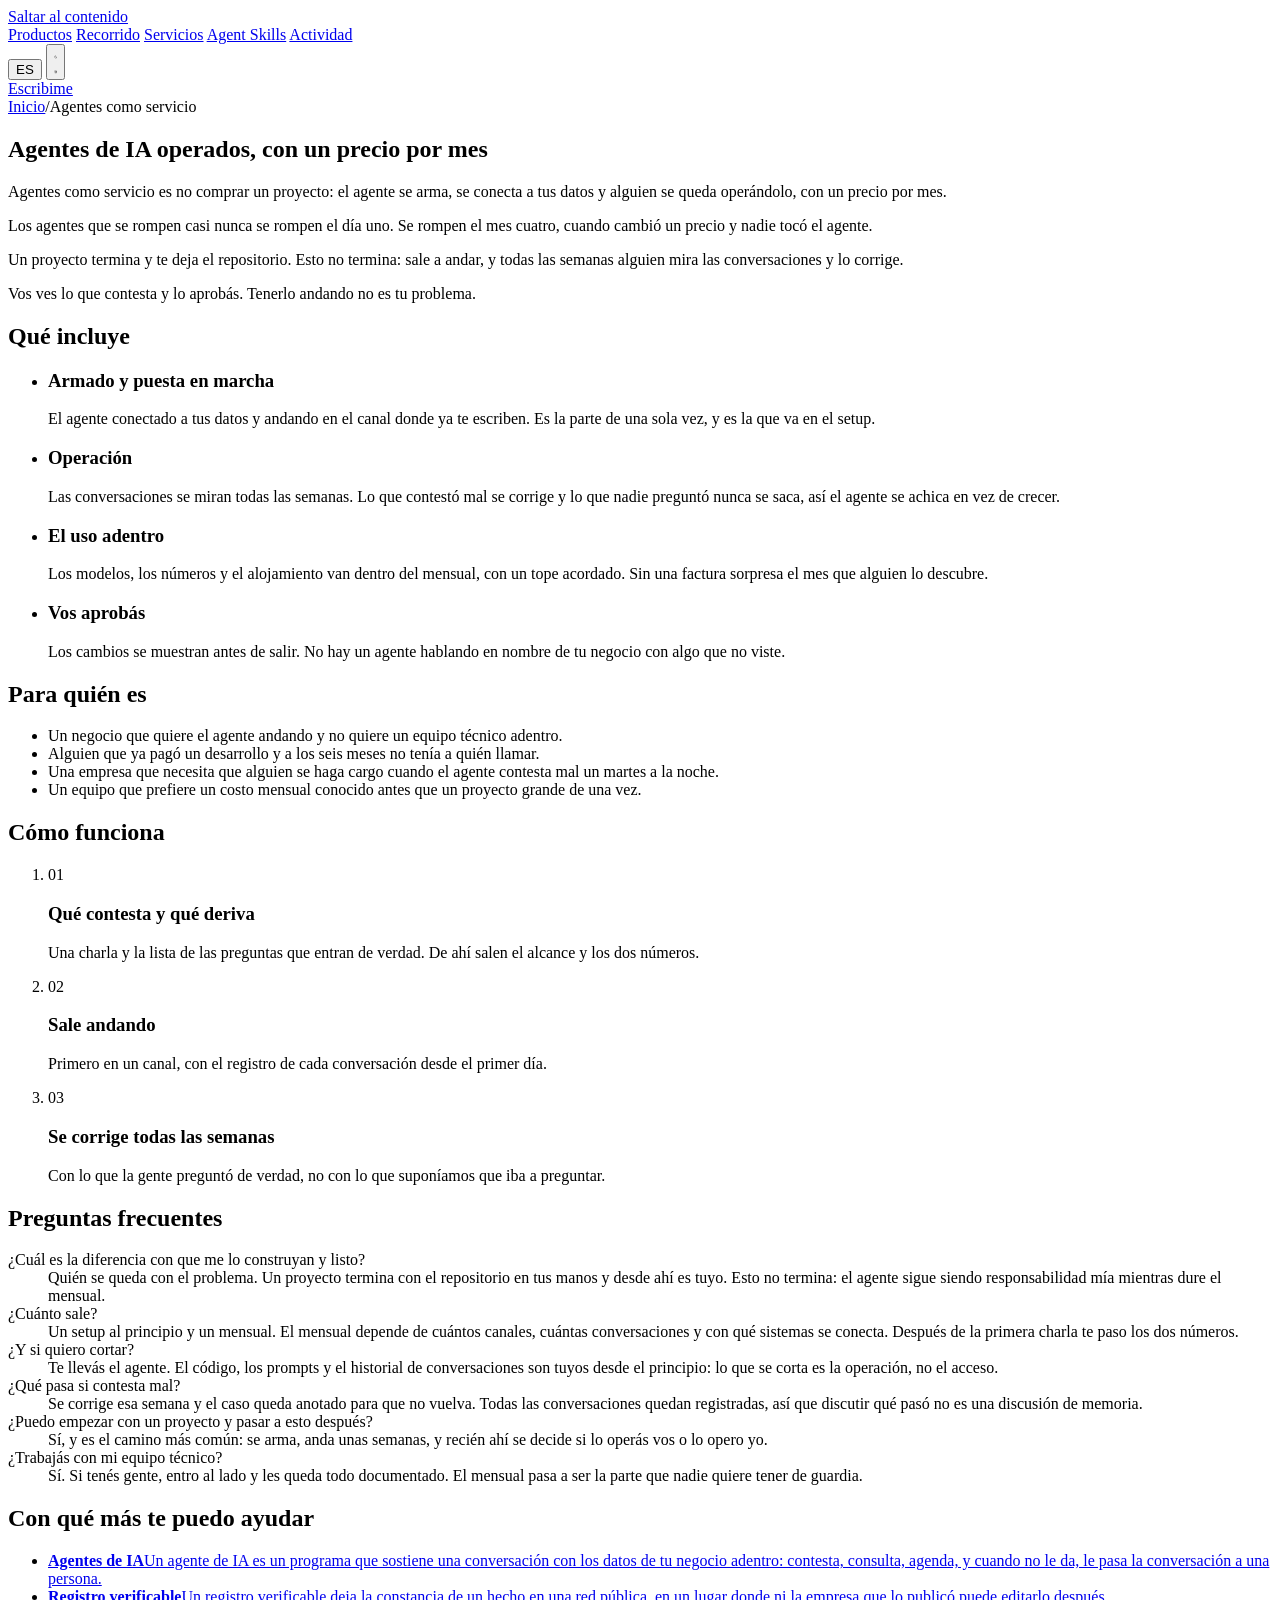
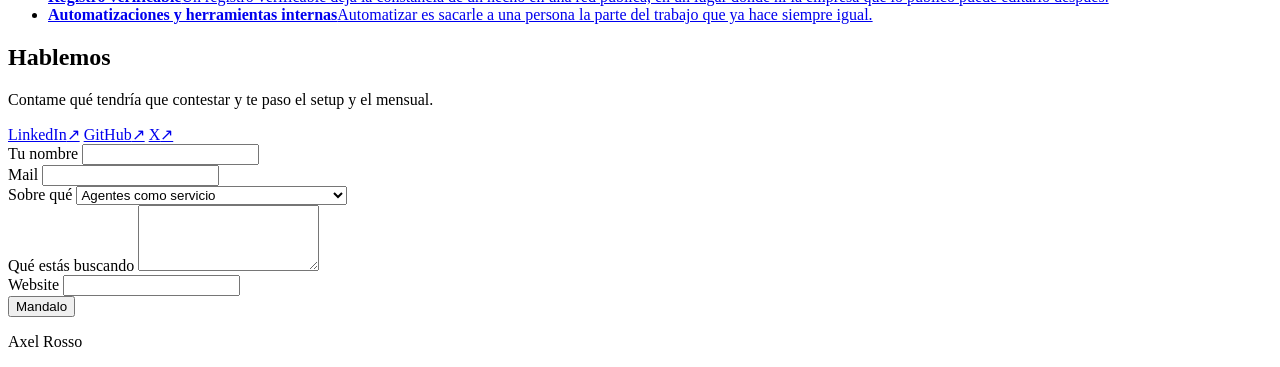
==== agentes-como-servicio/index.html @ 015faf57 "Registro verificable en Hedera, a pedido y para empresas ya habilitadas Dos de mis productos ya escr" ====
<!doctype html>
<html lang="es" data-skin="doodle">
<head>
<meta charset="utf-8">
<meta name="viewport" content="width=device-width, initial-scale=1">
<title>Agentes de IA como servicio · setup y mensual · Axel Rosso</title>
<meta name="description" content="El agente se arma, se conecta a tus datos y alguien se queda operándolo: setup al principio y un mensual que cubre el uso, los ajustes y que siga contestando bien.">
<link rel="canonical" href="https://axelrosso.com/agentes-como-servicio/">
<meta property="og:type" content="website">
<meta property="og:locale" content="es_AR">
<meta property="og:title" content="Agentes de IA como servicio · setup y mensual · Axel Rosso">
<meta property="og:description" content="El agente se arma, se conecta a tus datos y alguien se queda operándolo: setup al principio y un mensual que cubre el uso, los ajustes y que siga contestando bien.">
<meta property="og:url" content="https://axelrosso.com/agentes-como-servicio/">
<meta property="og:image" content="https://axelrosso.com/assets/og.jpg?v=1">
<meta property="og:image:width" content="1200">
<meta property="og:image:height" content="630">
<meta property="og:image:alt" content="Un dibujo a mano de alguien saludando.">
<meta name="twitter:card" content="summary_large_image">
<meta name="twitter:creator" content="@ArrobAxel">
<meta name="theme-color" content="#FBFAF7">
<!-- 🔴 EL .ICO DE LA RAIZ VA PRIMERO Y SIN VERSION EN LA URL. Google saca
     el icono del resultado de busqueda de lo que declara la portada, pero
     su rastreador pide `/favicon.ico` igual y hasta hoy eso daba 404. Y
     pide una URL estable: un `?v=` es una URL que cambia. El png queda
     detras para la pestaña del navegador, que es donde el cache-buster si
     hace falta. -->
<link rel="icon" href="/favicon.ico" sizes="any">
<link rel="icon" type="image/png" href="../assets/favicon.png?v=1">
<link rel="apple-touch-icon" href="../assets/apple-touch-icon.png?v=1">
<link rel="preconnect" href="https://fonts.googleapis.com">
<link rel="preconnect" href="https://fonts.gstatic.com" crossorigin>
<link rel="stylesheet" href="https://fonts.googleapis.com/css2?family=Inter:wght@400;500;600;700&family=JetBrains+Mono:wght@400;500&display=swap">
<link rel="stylesheet" href="../assets/style.css?v=95">
<link rel="stylesheet" href="../assets/doodle.css?v=4">
<script>
/* Runs before the body parses, so the page never flashes the wrong theme or
   the wrong language.

   A stored choice always wins. What follows only decides what somebody sees on
   their very first visit, and the toggles are in the bar either way.

   🔴 LIGHT BY DEFAULT, AND prefers-color-scheme IS DELIBERATELY IGNORED. Most
   people never touched that setting, so on a laptop it mostly reports whatever
   the OS shipped with rather than a preference. The skin is drawn ink, and ink
   on paper is what it was designed for: dark is a good version of it, light is
   the one it was drawn as.

   🔴 SPANISH BY DEFAULT, AND THE TEST IS WHERE THEY ARE, NOT WHAT THEIR BROWSER
   IS SET TO. navigator.language answers a different question: plenty of people
   in Latin America run their browser in English without wanting to read this
   page in it. Time zone is the only location signal available with no network
   call and no consent to ask for, and it is not spoofed by accident.

   ⚠️ THE ZONE LIST IS THE US AND CANADA ENUMERATED, NOT `America/` AS A PREFIX.
   Buenos Aires, Mexico City and Sao Paulo are all `America/` too, so a prefix
   would put the whole continent into English, which is the exact opposite of
   what was asked. Enumerated it can only ever be incomplete, never wrong: an
   unlisted zone falls to Spanish, which is the default anyway. navigator
   .language stays as a second chance, so en-US and en-CA also get English even
   from a zone that is not on the list. */
(function () {
  var d = document.documentElement;
  d.classList.add('js');

  /* 🔴 SOLO LA ZONA HORARIA DECIDE, Y navigator.language NO PARTICIPA. Estaba
     como segunda oportunidad, y era el error: alguien en Buenos Aires con el
     navegador en inglés, que es medio gremio, caía en inglés. La pregunta es
     dónde está la persona, no en qué idioma tiene puesto el Chrome.

     ⚠️ La lista es enumerada y por eso está completa a propósito: ahora que es
     la única señal, una zona que falte manda a alguien de Estados Unidos a
     castellano. Enumerar sigue siendo lo correcto contra usar `America/` como
     prefijo, porque Buenos Aires, México y São Paulo también son `America/` y
     eso mandaría el continente entero a inglés.

     Los prefijos de abajo cubren las zonas con subcarpeta (Indiana, Kentucky,
     Dakota del Norte) y los alias viejos `US/` y `Canada/` que algunos
     navegadores todavía reportan. */
  var ZONAS = (
    /* Estados Unidos */
    'America/New_York America/Detroit America/Chicago America/Denver ' +
    'America/Phoenix America/Los_Angeles America/Anchorage America/Adak ' +
    'America/Boise America/Juneau America/Sitka America/Nome America/Menominee ' +
    'America/Metlakatla America/Yakutat Pacific/Honolulu ' +
    /* Canadá */
    'America/Toronto America/Vancouver America/Edmonton America/Winnipeg ' +
    'America/Halifax America/St_Johns America/Regina America/Moncton ' +
    'America/Whitehorse America/Yellowknife America/Iqaluit America/Dawson ' +
    'America/Dawson_Creek America/Fort_Nelson America/Creston America/Inuvik ' +
    'America/Cambridge_Bay America/Rankin_Inlet America/Resolute ' +
    'America/Swift_Current America/Atikokan America/Glace_Bay ' +
    'America/Goose_Bay America/Blanc-Sablon '
  );

  function enNorteamerica() {
    var zona = '';
    try { zona = Intl.DateTimeFormat().resolvedOptions().timeZone || ''; } catch (e) {}
    if (!zona) return false;
    if (ZONAS.indexOf(zona + ' ') > -1) return true;
    return zona.indexOf('America/Indiana/') === 0 ||
           zona.indexOf('America/Kentucky/') === 0 ||
           zona.indexOf('America/North_Dakota/') === 0 ||
           zona.indexOf('US/') === 0 ||
           zona.indexOf('Canada/') === 0;
  }

  var theme, lang;
  try { theme = localStorage.getItem('site-theme'); lang = localStorage.getItem('site-lang'); } catch (e) {}
  if (theme !== 'light' && theme !== 'dark') theme = 'light';
  if (lang !== 'es' && lang !== 'en') lang = enNorteamerica() ? 'en' : 'es';

  /* 🔴 EL IDIOMA AHORA ES UNA URL Y NO UNA CLASE. `/` viene en castellano y
     `/en/` en ingles, con el texto adentro del HTML: es lo unico que hace que
     un buscador vea la version en castellano, porque rastrea desde Estados
     Unidos y con la regla de la zona horaria siempre le tocaba ingles.

     La regla de arriba no cambio: decide, y si lo que decidio no coincide con
     la pagina que se esta cargando, se cambia de direccion.

     ⚠️ `location.replace` y no `location.href`: con `href` queda una entrada en
     el historial y el boton de volver del navegador rebota entre las dos
     versiones sin poder salir.

     ⚠️ Y no se toca `lang` si ya coincide, ni se redirige a nadie que haya
     elegido a mano: `guardado` gana siempre. */
  var ruta = window.location.pathname.replace(/index\.html$/, '');
  var esPortada = ruta === '/' || ruta === '/en/' || ruta === '';
  var paginaActual = (ruta === '/en/') ? 'en' : 'es';

  /* ⚠️ EN UN SOLO SENTIDO: de la raiz al ingles, nunca de `/en/` al castellano.
     Quien abre `/en/` ya pidio ingles, sea porque siguio un enlace o porque lo
     encontro asi en un buscador, y devolverlo es discutirle. Ademas protege a
     esa pagina de que un rastreador que no venga de Estados Unidos la vea
     rebotar, que es la forma mas rapida de que no la indexe.

     ⚠️ Y solo en la portada, con la ruta comparada entera. Las paginas de
     servicio existen unicamente en castellano: mandando a `/` a cualquiera con
     el ingles guardado, quien abre `/agentes-de-ia/` termina en la portada sin
     la pagina que fue a buscar. Con `indexOf('/en')` cualquier ruta que empiece
     con esas dos letras se tomaria por la version en ingles. */
  if (ruta !== '/en/' && esPortada && lang === 'en') {
    window.location.replace('/en/' + window.location.search + window.location.hash);
    return;
  }
  lang = paginaActual;

  d.setAttribute('data-theme', theme);
  d.setAttribute('data-lang', lang);
  d.setAttribute('lang', lang);
  var m = document.querySelector('meta[name="theme-color"]');
  if (m) m.setAttribute('content', theme === 'light' ? '#fbfaf7' : '#08090b');
})();
</script>
<script type="application/ld+json">
{
 "@context": "https://schema.org",
 "@graph": [
  {
   "@type": "Person",
   "@id": "https://axelrosso.com/#axel",
   "name": "Axel Rosso",
   "url": "https://axelrosso.com/"
  },
  {
   "@type": "Service",
   "@id": "https://axelrosso.com/agentes-como-servicio/#servicio",
   "name": "Agentes como servicio",
   "serviceType": "Agentes de IA operados, con un precio por mes",
   "url": "https://axelrosso.com/agentes-como-servicio/",
   "description": "Agentes como servicio es no comprar un proyecto: el agente se arma, se conecta a tus datos y alguien se queda operándolo, con un precio por mes.",
   "provider": {
    "@id": "https://axelrosso.com/#axel"
   },
   "areaServed": [
    {
     "@type": "Country",
     "name": "Argentina"
    },
    {
     "@type": "Country",
     "name": "Chile"
    },
    {
     "@type": "Country",
     "name": "México"
    },
    {
     "@type": "Country",
     "name": "Uruguay"
    },
    {
     "@type": "Country",
     "name": "Colombia"
    },
    {
     "@type": "Country",
     "name": "Perú"
    },
    {
     "@type": "Country",
     "name": "España"
    }
   ],
   "availableLanguage": [
    "es",
    "en"
   ],
   "availableChannel": {
    "@type": "ServiceChannel",
    "serviceUrl": "https://axelrosso.com/agentes-como-servicio/#contact"
   },
   "hasOfferCatalog": {
    "@type": "OfferCatalog",
    "name": "Agentes como servicio",
    "itemListElement": [
     {
      "@type": "Offer",
      "itemOffered": {
       "@type": "Service",
       "name": "Armado y puesta en marcha",
       "description": "El agente conectado a tus datos y andando en el canal donde ya te escriben. Es la parte de una sola vez, y es la que va en el setup."
      }
     },
     {
      "@type": "Offer",
      "itemOffered": {
       "@type": "Service",
       "name": "Operación",
       "description": "Las conversaciones se miran todas las semanas. Lo que contestó mal se corrige y lo que nadie preguntó nunca se saca, así el agente se achica en vez de crecer."
      }
     },
     {
      "@type": "Offer",
      "itemOffered": {
       "@type": "Service",
       "name": "El uso adentro",
       "description": "Los modelos, los números y el alojamiento van dentro del mensual, con un tope acordado. Sin una factura sorpresa el mes que alguien lo descubre."
      }
     },
     {
      "@type": "Offer",
      "itemOffered": {
       "@type": "Service",
       "name": "Vos aprobás",
       "description": "Los cambios se muestran antes de salir. No hay un agente hablando en nombre de tu negocio con algo que no viste."
      }
     }
    ]
   }
  },
  {
   "@type": "FAQPage",
   "@id": "https://axelrosso.com/agentes-como-servicio/#preguntas",
   "mainEntity": [
    {
     "@type": "Question",
     "name": "¿Cuál es la diferencia con que me lo construyan y listo?",
     "acceptedAnswer": {
      "@type": "Answer",
      "text": "Quién se queda con el problema. Un proyecto termina con el repositorio en tus manos y desde ahí es tuyo. Esto no termina: el agente sigue siendo responsabilidad mía mientras dure el mensual."
     }
    },
    {
     "@type": "Question",
     "name": "¿Cuánto sale?",
     "acceptedAnswer": {
      "@type": "Answer",
      "text": "Un setup al principio y un mensual. El mensual depende de cuántos canales, cuántas conversaciones y con qué sistemas se conecta. Después de la primera charla te paso los dos números."
     }
    },
    {
     "@type": "Question",
     "name": "¿Y si quiero cortar?",
     "acceptedAnswer": {
      "@type": "Answer",
      "text": "Te llevás el agente. El código, los prompts y el historial de conversaciones son tuyos desde el principio: lo que se corta es la operación, no el acceso."
     }
    },
    {
     "@type": "Question",
     "name": "¿Qué pasa si contesta mal?",
     "acceptedAnswer": {
      "@type": "Answer",
      "text": "Se corrige esa semana y el caso queda anotado para que no vuelva. Todas las conversaciones quedan registradas, así que discutir qué pasó no es una discusión de memoria."
     }
    },
    {
     "@type": "Question",
     "name": "¿Puedo empezar con un proyecto y pasar a esto después?",
     "acceptedAnswer": {
      "@type": "Answer",
      "text": "Sí, y es el camino más común: se arma, anda unas semanas, y recién ahí se decide si lo operás vos o lo opero yo."
     }
    },
    {
     "@type": "Question",
     "name": "¿Trabajás con mi equipo técnico?",
     "acceptedAnswer": {
      "@type": "Answer",
      "text": "Sí. Si tenés gente, entro al lado y les queda todo documentado. El mensual pasa a ser la parte que nadie quiere tener de guardia."
     }
    }
   ]
  },
  {
   "@type": "BreadcrumbList",
   "itemListElement": [
    {
     "@type": "ListItem",
     "position": 1,
     "name": "Inicio",
     "item": "https://axelrosso.com/"
    },
    {
     "@type": "ListItem",
     "position": 2,
     "name": "Agentes como servicio",
     "item": "https://axelrosso.com/agentes-como-servicio/"
    }
   ]
  }
 ]
}
</script>
</head>
<body>
<div class="bg" aria-hidden="true">
  <span class="bg__wash"></span>
  <span class="bg__grid"></span>
  <span class="bg__orb bg__orb--1"></span>
  <span class="bg__orb bg__orb--2"></span>
  <span class="bg__orb bg__orb--3"></span>
</div>
<div class="grain" aria-hidden="true"></div>
<a class="skip" href="#main">Saltar al contenido</a>

<header class="nav">
  <div class="progress" aria-hidden="true"><span id="progress-bar"></span></div>
  <div class="wrap nav__inner">
    <nav class="nav__links" aria-label="Sections">
      <a href="/#work">Productos</a>
      <a href="/#experience">Recorrido</a>
      <a href="/#services">Servicios</a>
      <a href="/#skills">Agent Skills</a>
      <a href="/#activity">Actividad</a>
    </nav>

    <div class="nav__end">
      <div class="switches">
        <button class="sw" id="lang-toggle" type="button" aria-label="Cambiar idioma / Switch language"><span id="lang-label">ES</span></button>
        <button class="sw" id="theme-toggle" type="button" aria-label="Switch theme">
          <svg class="sw__moon" viewBox="0 0 24 24" fill="none" stroke="currentColor" stroke-width="1.7" stroke-linecap="round" stroke-linejoin="round" aria-hidden="true"><path d="M20 14.5A8.5 8.5 0 0 1 9.5 4a8.5 8.5 0 1 0 10.5 10.5Z"/></svg>
          <svg class="sw__sun" viewBox="0 0 24 24" fill="none" stroke="currentColor" stroke-width="1.7" stroke-linecap="round" aria-hidden="true"><circle cx="12" cy="12" r="4.2"/><path d="M12 2.6v2.2M12 19.2v2.2M2.6 12h2.2M19.2 12h2.2M5.4 5.4l1.6 1.6M17 17l1.6 1.6M18.6 5.4 17 7M7 17l-1.6 1.6"/></svg>
        </button>
      </div>
      <a class="btn btn--sm" href="#contact">Escribime</a>
    </div>
  </div>
</header>

<main id="main">
  <article class="srv">
    <div class="wrap">
      <nav class="miga" aria-label="Dónde estás"><a href="/">Inicio</a><span aria-hidden="true">/</span><span aria-current="page">Agentes como servicio</span></nav>
      <header class="srv__head">
        <h1>Agentes de IA operados, con un precio por mes</h1>
        <p class="srv__respuesta">Agentes como servicio es no comprar un proyecto: el agente se arma, se conecta a tus datos y alguien se queda operándolo, con un precio por mes.</p>
      </header>
      <div class="srv__intro">
        <p>Los agentes que se rompen casi nunca se rompen el día uno. Se rompen el mes cuatro, cuando cambió un precio y nadie tocó el agente.</p>
        <p>Un proyecto termina y te deja el repositorio. Esto no termina: sale a andar, y todas las semanas alguien mira las conversaciones y lo corrige.</p>
        <p>Vos ves lo que contesta y lo aprobás. Tenerlo andando no es tu problema.</p>
      </div>
    </div>
  </article>
  <section class="section">
    <div class="wrap">
      <div class="section__head"><h2>Qué incluye</h2></div>
      <ul class="srv__lista">
        <li><h3>Armado y puesta en marcha</h3><p>El agente conectado a tus datos y andando en el canal donde ya te escriben. Es la parte de una sola vez, y es la que va en el setup.</p></li>
        <li><h3>Operación</h3><p>Las conversaciones se miran todas las semanas. Lo que contestó mal se corrige y lo que nadie preguntó nunca se saca, así el agente se achica en vez de crecer.</p></li>
        <li><h3>El uso adentro</h3><p>Los modelos, los números y el alojamiento van dentro del mensual, con un tope acordado. Sin una factura sorpresa el mes que alguien lo descubre.</p></li>
        <li><h3>Vos aprobás</h3><p>Los cambios se muestran antes de salir. No hay un agente hablando en nombre de tu negocio con algo que no viste.</p></li>
      </ul>
    </div>
  </section>
  <section class="section section--alt">
    <div class="wrap">
      <div class="section__head"><h2>Para quién es</h2></div>
      <ul class="srv__quien">
        <li>Un negocio que quiere el agente andando y no quiere un equipo técnico adentro.</li>
        <li>Alguien que ya pagó un desarrollo y a los seis meses no tenía a quién llamar.</li>
        <li>Una empresa que necesita que alguien se haga cargo cuando el agente contesta mal un martes a la noche.</li>
        <li>Un equipo que prefiere un costo mensual conocido antes que un proyecto grande de una vez.</li>
      </ul>
    </div>
  </section>
  <section class="section">
    <div class="wrap">
      <div class="section__head"><h2>Cómo funciona</h2></div>
      <ol class="srv__pasos">
        <li><span class="srv__num" aria-hidden="true">01</span><h3>Qué contesta y qué deriva</h3><p>Una charla y la lista de las preguntas que entran de verdad. De ahí salen el alcance y los dos números.</p></li>
        <li><span class="srv__num" aria-hidden="true">02</span><h3>Sale andando</h3><p>Primero en un canal, con el registro de cada conversación desde el primer día.</p></li>
        <li><span class="srv__num" aria-hidden="true">03</span><h3>Se corrige todas las semanas</h3><p>Con lo que la gente preguntó de verdad, no con lo que suponíamos que iba a preguntar.</p></li>
      </ol>
    </div>
  </section>
  <section class="section section--alt" id="preguntas">
    <div class="wrap">
      <div class="section__head"><h2>Preguntas frecuentes</h2></div>
      <dl class="srv__faq">
        <div class="srv__qa"><dt>¿Cuál es la diferencia con que me lo construyan y listo?</dt><dd>Quién se queda con el problema. Un proyecto termina con el repositorio en tus manos y desde ahí es tuyo. Esto no termina: el agente sigue siendo responsabilidad mía mientras dure el mensual.</dd></div>
        <div class="srv__qa"><dt>¿Cuánto sale?</dt><dd>Un setup al principio y un mensual. El mensual depende de cuántos canales, cuántas conversaciones y con qué sistemas se conecta. Después de la primera charla te paso los dos números.</dd></div>
        <div class="srv__qa"><dt>¿Y si quiero cortar?</dt><dd>Te llevás el agente. El código, los prompts y el historial de conversaciones son tuyos desde el principio: lo que se corta es la operación, no el acceso.</dd></div>
        <div class="srv__qa"><dt>¿Qué pasa si contesta mal?</dt><dd>Se corrige esa semana y el caso queda anotado para que no vuelva. Todas las conversaciones quedan registradas, así que discutir qué pasó no es una discusión de memoria.</dd></div>
        <div class="srv__qa"><dt>¿Puedo empezar con un proyecto y pasar a esto después?</dt><dd>Sí, y es el camino más común: se arma, anda unas semanas, y recién ahí se decide si lo operás vos o lo opero yo.</dd></div>
        <div class="srv__qa"><dt>¿Trabajás con mi equipo técnico?</dt><dd>Sí. Si tenés gente, entro al lado y les queda todo documentado. El mensual pasa a ser la parte que nadie quiere tener de guardia.</dd></div>
      </dl>
    </div>
  </section>
  <section class="section">
    <div class="wrap">
      <div class="section__head"><h2>Con qué más te puedo ayudar</h2></div>
      <ul class="srv__otros">
        <li><a href="/agentes-de-ia/"><strong>Agentes de IA</strong><span>Un agente de IA es un programa que sostiene una conversación con los datos de tu negocio adentro: contesta, consulta, agenda, y cuando no le da, le pasa la conversación a una persona.</span></a></li>
        <li><a href="/registro-verificable/"><strong>Registro verificable</strong><span>Un registro verificable deja la constancia de un hecho en una red pública, en un lugar donde ni la empresa que lo publicó puede editarlo después.</span></a></li>
        <li><a href="/automatizaciones/"><strong>Automatizaciones y herramientas internas</strong><span>Automatizar es sacarle a una persona la parte del trabajo que ya hace siempre igual.</span></a></li>
      </ul>
    </div>
  </section>
  <section id="contact" class="section section--alt contact">
    <div class="wrap">
      <div class="contact__grid">
        <div class="contact__side">
          <h2>Hablemos</h2>
          <p class="contact__lede">Contame qué tendría que contestar y te paso el setup y el mensual.</p>
          <div class="contact__redes">
            <a class="btn btn--ghost" href="https://www.linkedin.com/in/axelrosso/" rel="me noopener" target="_blank">LinkedIn<span class="arrow" aria-hidden="true">↗</span></a>
            <a class="btn btn--ghost" href="https://github.com/MR-Axel" rel="me noopener" target="_blank">GitHub<span class="arrow" aria-hidden="true">↗</span></a>
            <a class="btn btn--ghost" href="https://x.com/ArrobAxel" rel="me noopener" target="_blank">X<span class="arrow" aria-hidden="true">↗</span></a>
          </div>
        </div>

        <form class="form" id="contact-form" autocomplete="on">
          <div class="field">
            <label for="f-name" data-t>Tu nombre</label>
            <input id="f-name" name="nombre" type="text" required minlength="2" maxlength="80" autocomplete="name">
          </div>
          <div class="field">
            <label for="f-mail" data-t>Mail</label>
            <input id="f-mail" name="mail" type="email" required maxlength="120" autocomplete="email">
          </div>
          <div class="field">
            <label for="f-tema" data-t>Sobre qué</label>
            <select id="f-tema" name="tema" required>
              <option value="otro" data-t>Otro</option>
              <option value="agentes" data-t>Agentes de IA</option>
              <option value="servicio" data-t selected>Agentes como servicio</option>
              <option value="registro" data-t>Registro verificable</option>
              <option value="online" data-t>Tu negocio online</option>
              <option value="cero" data-t>Productos de 0 a 1</option>
              <option value="automatizacion" data-t>Automatizaciones y herramientas internas</option>
              <option value="estrategia" data-t>Estrategia y asesoría</option>
              <option value="generativa" data-t>Producción generativa</option>
            </select>
          </div>
          <div class="field">
            <label for="f-what" data-t>Qué estás buscando</label>
            <textarea id="f-what" name="busca" required minlength="10" maxlength="2000" rows="4"></textarea>
          </div>

          <div class="trampa" aria-hidden="true">
            <label for="f-web">Website</label>
            <input id="f-web" name="web" type="text" tabindex="-1" autocomplete="off">
          </div>

          <button class="btn" type="submit" data-t>Mandalo</button>

          <p class="form__msg" data-estado="enviando" hidden>Mandando.</p>
          <p class="form__msg form__msg--ok" data-estado="listo" hidden>Llegó. Los leo yo y contesto desde mi correo, casi siempre dentro del día.</p>
          <p class="form__msg form__msg--mal" data-estado="error" hidden>No salió. Por LinkedIn le pego la vuelta y lo veo igual.</p>
        </form>
      </div>
    </div>
  </section>
</main>

<svg width="0" height="0" aria-hidden="true" style="position:absolute">
  <filter id="tiembla" x="-20%" y="-20%" width="140%" height="140%">
    <feTurbulence type="fractalNoise" baseFrequency="0.028" numOctaves="3" seed="7" result="ruido"/>
    <feDisplacementMap in="SourceGraphic" in2="ruido" scale="1.9"
                       xChannelSelector="R" yChannelSelector="G"/>
  </filter>
</svg>


<div class="lima" id="lima" hidden>
  <button class="lima__launch" id="lima-launch" type="button"
          aria-expanded="false" aria-controls="lima-panel">
    <img class="lima__cara" src="../assets/doodles/asistente.png" alt="" width="512" height="561" aria-hidden="true">
    <span class="lima__pitch">
      <strong data-t>Asistente de Axel</strong>
      <span data-t>Contame qué necesitás</span>
    </span>
  </button>

  <section class="lima__panel" id="lima-panel" aria-labelledby="lima-title" hidden>
    <header class="lima__head">
      <img class="lima__cara lima__cara--grande" src="../assets/doodles/asistente.png" alt="" width="512" height="561" aria-hidden="true">
      <span class="lima__who">
        <strong id="lima-title" data-t>Asistente de Axel</strong>
      </span>
      <button class="lima__x" id="lima-close" type="button">
        <span class="oculto" data-t>Cerrar</span>
        <span aria-hidden="true">×</span>
      </button>
    </header>

    <div class="lima__log" id="lima-log" role="log" aria-live="polite"></div>

    <form class="lima__ask" id="lima-ask">
      <label class="oculto" for="lima-input" data-t>Tu mensaje</label>
      <input id="lima-input" type="text" maxlength="1200" autocomplete="off"
             required>
      <button class="lima__send" type="submit">
        <span class="oculto" data-t>Mandar</span>
        <span aria-hidden="true">→</span>
      </button>
    </form>
  </section>

  <div class="lima__strings" hidden>
    <p data-frase="hola">Hola, soy el asistente de este sitio. Contame qué estás tratando de construir o de arreglar y te oriento, o te paso derecho con Axel.</p>
    <p data-frase="pensando">Pensando.</p>
    <p data-frase="dejar">Dejar mis datos</p>
    <p data-frase="caido">Algo se rompió de mi lado. El formulario de más arriba le llega igual.</p>
  </div>
</div>


<footer class="foot">
  <div class="wrap foot__inner">
    <p>Axel Rosso</p>
  </div>
</footer>

<script src="../assets/medir.js?v=2" defer></script>
<script src="../assets/i18n.js?v=65"></script>
<script src="../assets/app.js?v=43"></script>
<script src="../assets/interact.js?v=3" defer></script>
<script src="../assets/form.js?v=6" defer></script>
<script src="../assets/mobile.js?v=8" defer></script>
<script src="../assets/lima.js?v=2" defer></script>
</body>
</html>
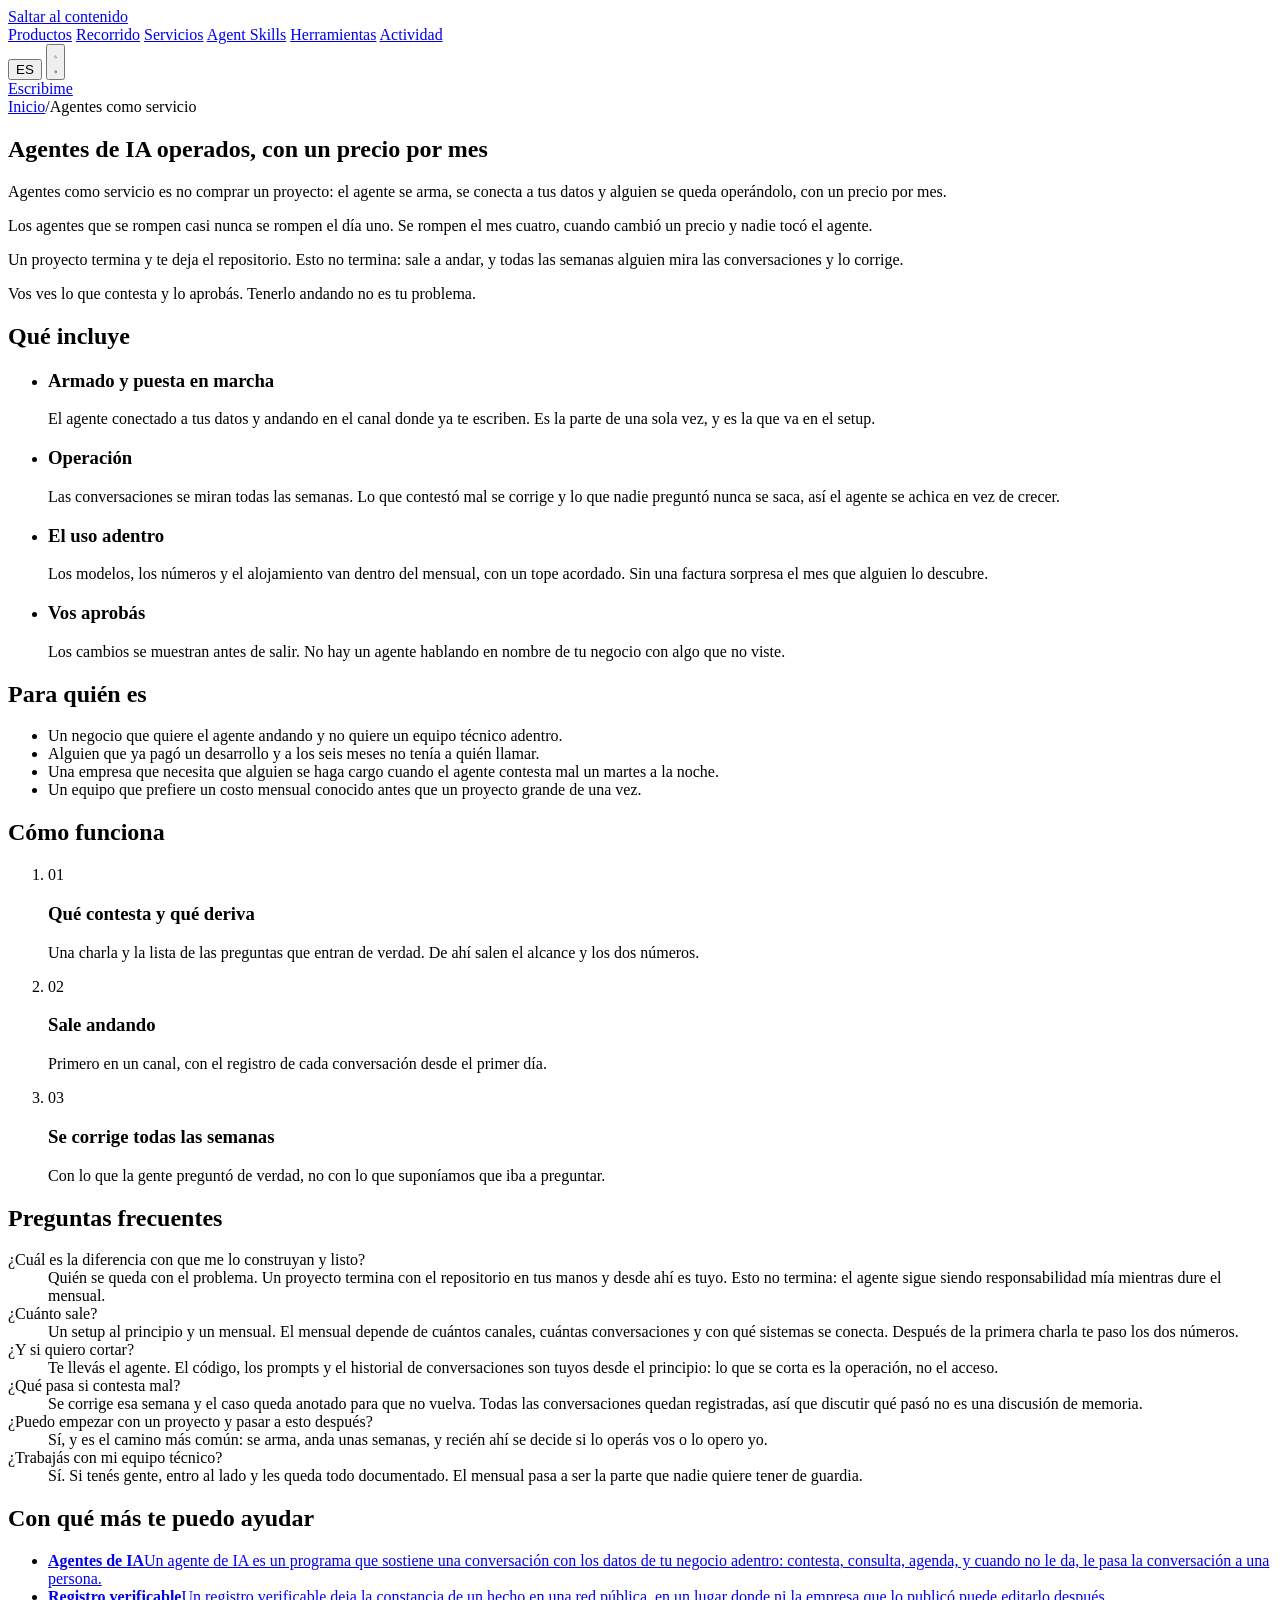
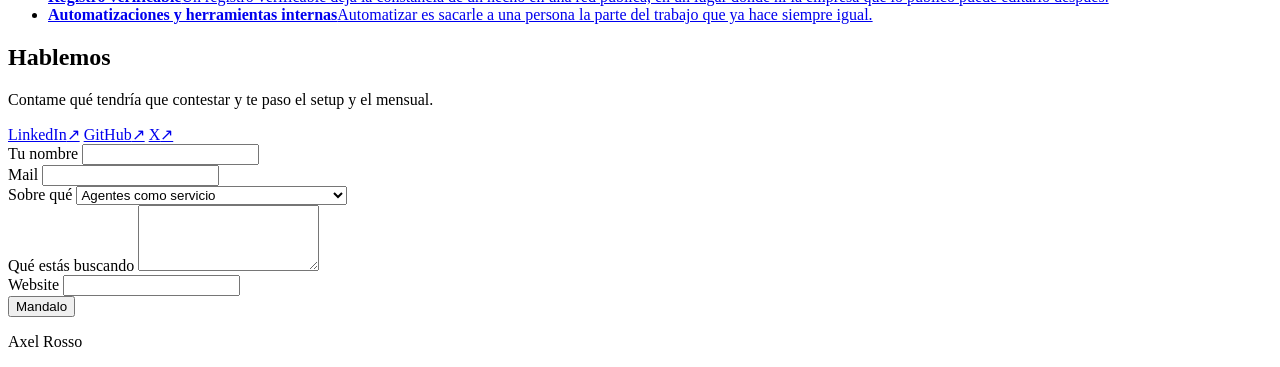
==== commit 409bd72f: "Herramientas descargables, separadas de productos y de skills Seccion nueva en la portada con Lector" ====
--- a/agentes-como-servicio/index.html
+++ b/agentes-como-servicio/index.html
@@ -342,6 +342,7 @@
       <a href="/#experience">Recorrido</a>
       <a href="/#services">Servicios</a>
       <a href="/#skills">Agent Skills</a>
+      <a href="/#tools">Herramientas</a>
       <a href="/#activity">Actividad</a>
     </nav>
 
@@ -545,7 +546,7 @@
 </footer>
 
 <script src="../assets/medir.js?v=2" defer></script>
-<script src="../assets/i18n.js?v=65"></script>
+<script src="../assets/i18n.js?v=66"></script>
 <script src="../assets/app.js?v=43"></script>
 <script src="../assets/interact.js?v=3" defer></script>
 <script src="../assets/form.js?v=6" defer></script>
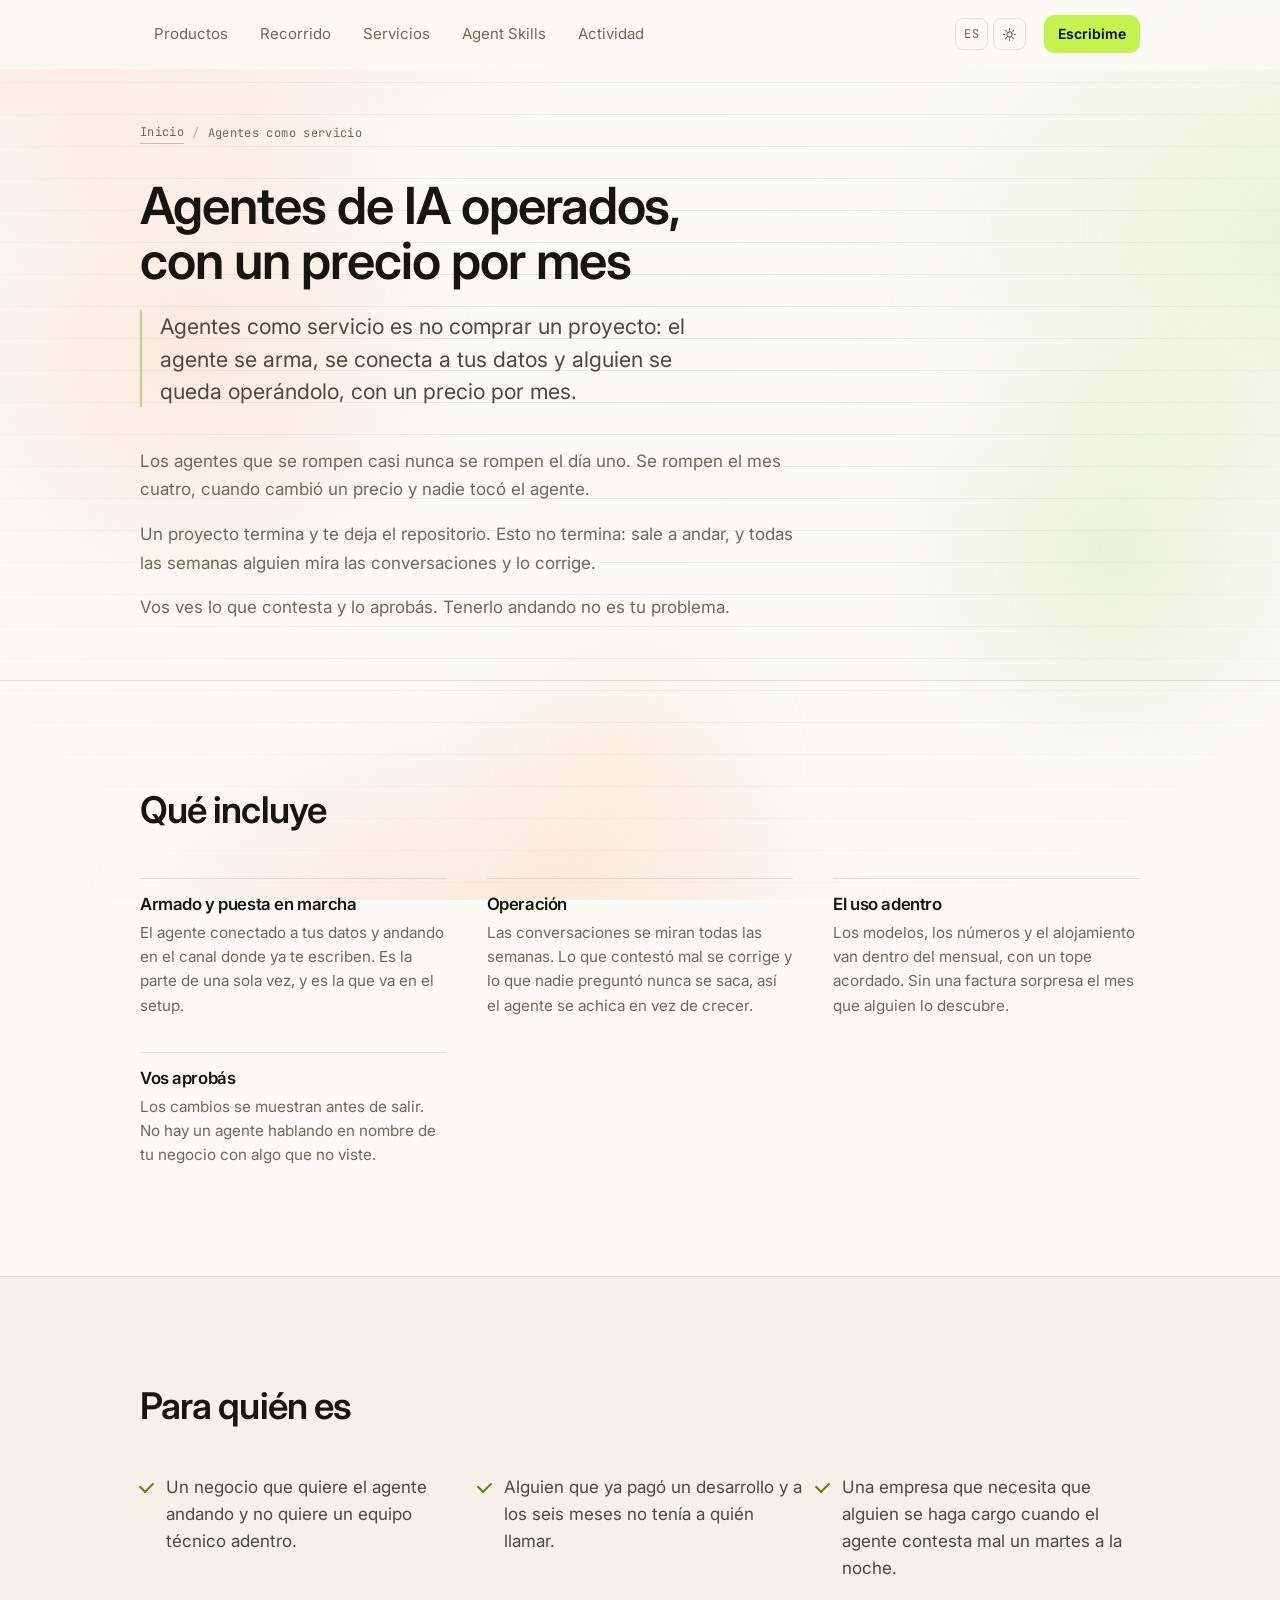
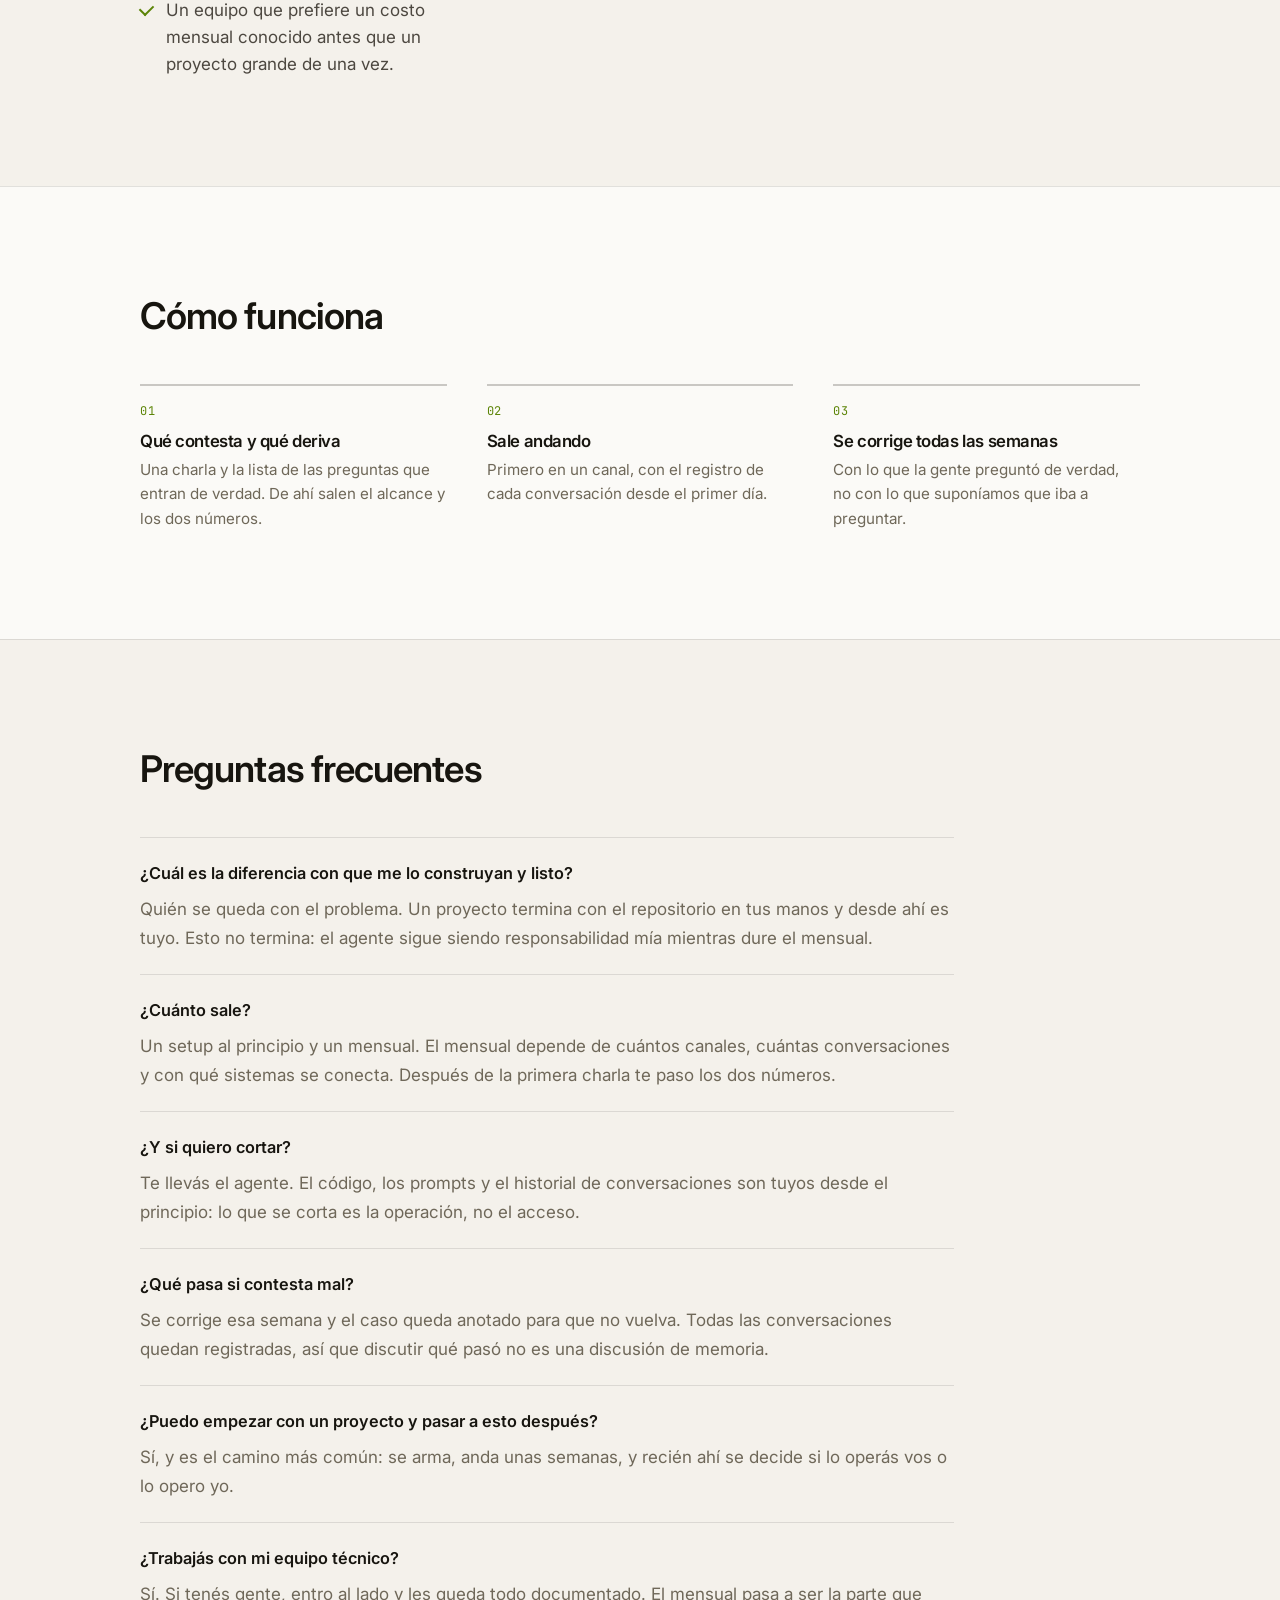
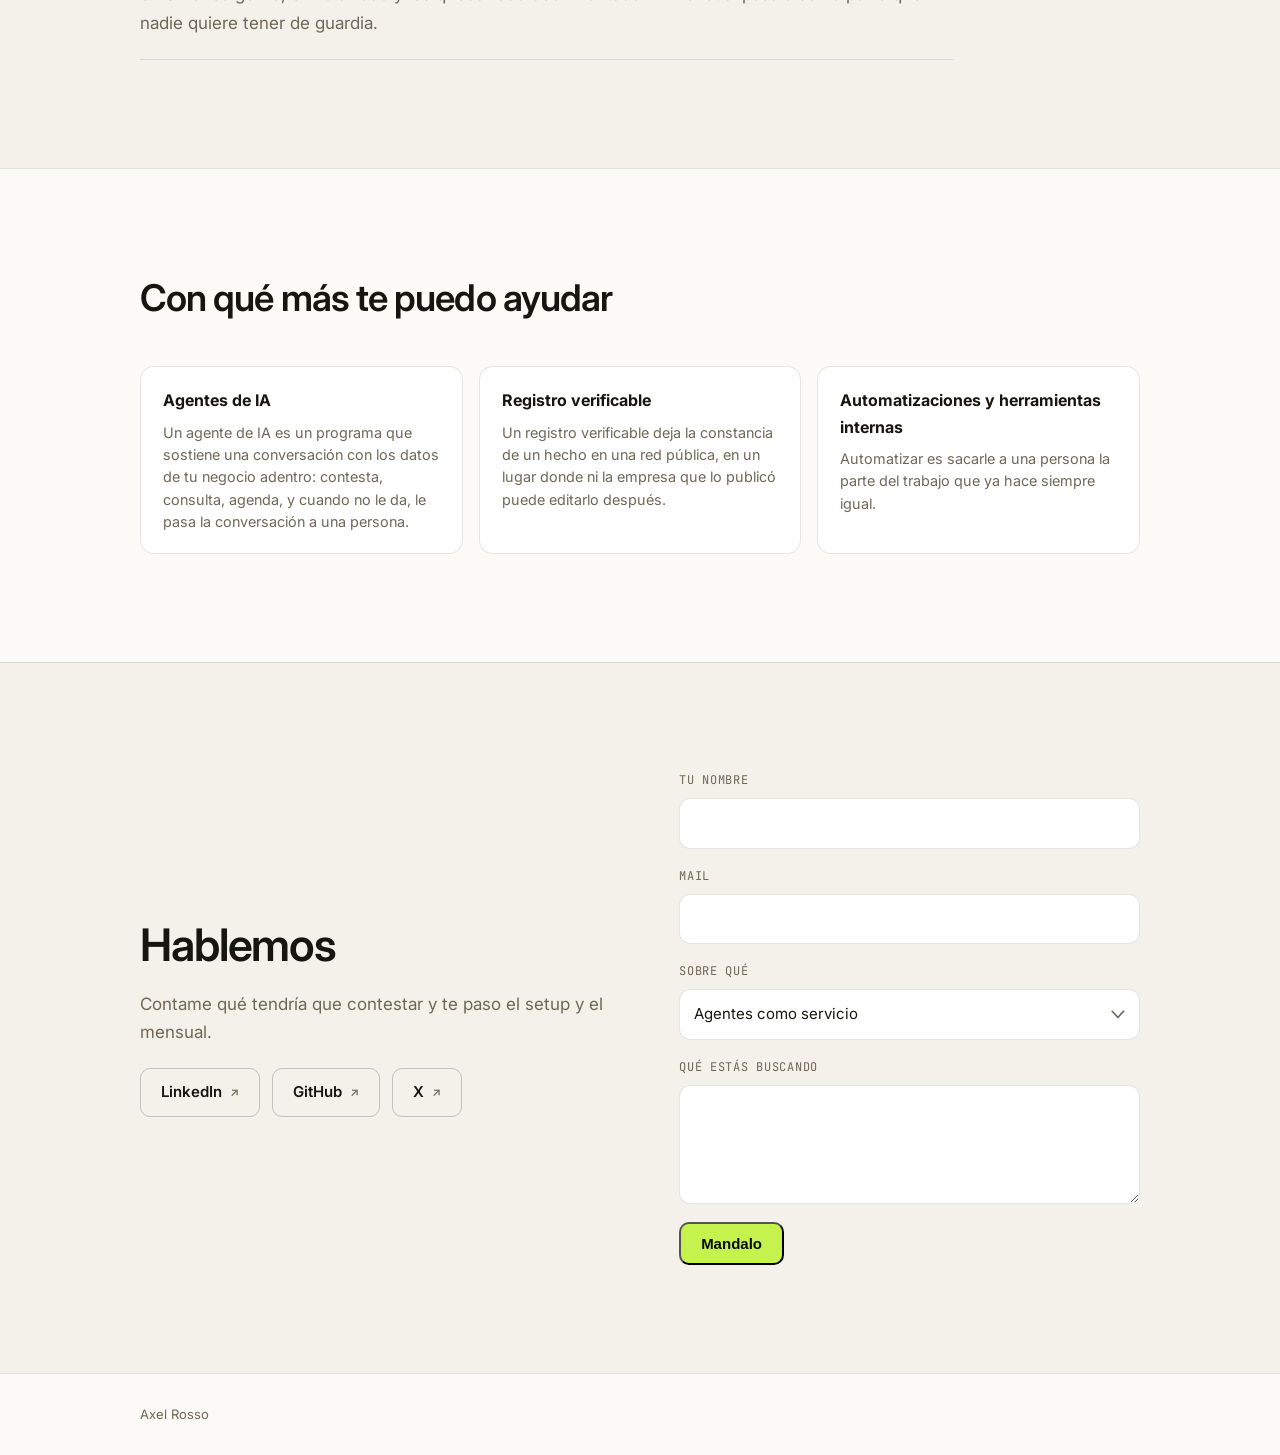
==== commit e788d6cf: "Tools move into Also built as a grid of small cards The separate Tools section and its nav link are " ====
--- a/agentes-como-servicio/index.html
+++ b/agentes-como-servicio/index.html
@@ -30,7 +30,7 @@
 <link rel="preconnect" href="https://fonts.googleapis.com">
 <link rel="preconnect" href="https://fonts.gstatic.com" crossorigin>
 <link rel="stylesheet" href="https://fonts.googleapis.com/css2?family=Inter:wght@400;500;600;700&family=JetBrains+Mono:wght@400;500&display=swap">
-<link rel="stylesheet" href="../assets/style.css?v=95">
+<link rel="stylesheet" href="../assets/style.css?v=96">
 <link rel="stylesheet" href="../assets/doodle.css?v=4">
 <script>
 /* Runs before the body parses, so the page never flashes the wrong theme or
@@ -342,7 +342,6 @@
       <a href="/#experience">Recorrido</a>
       <a href="/#services">Servicios</a>
       <a href="/#skills">Agent Skills</a>
-      <a href="/#tools">Herramientas</a>
       <a href="/#activity">Actividad</a>
     </nav>
 
@@ -546,7 +545,7 @@
 </footer>
 
 <script src="../assets/medir.js?v=2" defer></script>
-<script src="../assets/i18n.js?v=66"></script>
+<script src="../assets/i18n.js?v=69"></script>
 <script src="../assets/app.js?v=43"></script>
 <script src="../assets/interact.js?v=3" defer></script>
 <script src="../assets/form.js?v=6" defer></script>
--- a/assets/style.css
+++ b/assets/style.css
@@ -0,0 +1,2482 @@
+/* Axel Rosso — personal site
+   Two themes, one accent, used sparingly.
+
+   Theming rule: every colour is a token on :root (dark) and overridden inside
+   [data-theme="light"]. Nothing hardcodes a hex outside this block, so a new
+   theme is one more override and never a hunt through the file.
+
+   The accent splits in two on purpose. --accent is the fill: the lime stays
+   lime in both themes because it is the brand. --accent-ink is the same idea
+   as text, and lime text on white is unreadable, so light mode darkens it. */
+
+:root {
+  --bg: #0a0908;
+  --bg-alt: #0f0d0b;
+  --surface: #141210;
+  --surface-hi: #1a1714;
+  --line: rgba(255, 255, 255, 0.08);
+  --line-hi: rgba(255, 255, 255, 0.16);
+  --text: #f5f2ee;
+  --text-mid: #b9b3ab;
+  --muted: #8f887f;
+
+  --accent: #c6f24e;
+  --accent-ink: #c6f24e;
+  --on-accent: #08090b;
+  --accent-soft: rgba(198, 242, 78, 0.12);
+  --accent-line: rgba(198, 242, 78, 0.3);
+  --warm: #ff9d5c;
+  --warm-soft: rgba(255, 157, 92, 0.1);
+
+  --nav-bg: rgba(8, 9, 11, 0.72);
+  --hover-wash: rgba(255, 255, 255, 0.05);
+  --spot: rgba(198, 242, 78, 0.11);
+  --grain: 0.035;
+
+  /* heatmap ramp */
+  --lv1: rgba(198, 242, 78, 0.34);
+  --lv2: rgba(198, 242, 78, 0.56);
+  --lv3: rgba(198, 242, 78, 0.78);
+  --lv4: #c6f24e;
+
+  /* page-wide gradient wash, moved by the parallax layer */
+  --wash-1: rgba(255, 157, 92, 0.12);
+  --wash-2: rgba(198, 242, 78, 0.09);
+  --grid-ink: rgba(255, 255, 255, 1);
+  --grid-opacity: 0.07;
+  --margen: rgba(255, 157, 92, 0.55);
+  --margen-op: 0.3;
+  --orb-1: rgba(255, 157, 92, 0.1);
+  --orb-2: rgba(198, 242, 78, 0.085);
+  --orb-3: rgba(255, 200, 120, 0.065);
+  --glow-1: rgba(255, 157, 92, 0.24);
+  --glow-2: rgba(198, 242, 78, 0.19);
+  --glow-3: rgba(255, 200, 120, 0.13);
+
+  /* mascots sit behind the cards; dark mode pushes them down into the page */
+  --mascot-opacity: 0.4;
+  --mascot-filter: invert(1);
+
+  --sans: "Inter", -apple-system, BlinkMacSystemFont, "Segoe UI", Roboto, Helvetica, Arial, sans-serif;
+  --mono: "JetBrains Mono", ui-monospace, SFMono-Regular, Menlo, Consolas, monospace;
+
+  --wrap: 1080px;
+  --pad: clamp(20px, 5vw, 40px);
+  --radius: 14px;
+
+  --ease-out: cubic-bezier(0.22, 0.61, 0.36, 1);
+  color-scheme: dark;
+}
+
+[data-theme="light"] {
+  --bg: #fbfaf7;
+  --bg-alt: #f3f0ea;
+  --surface: #ffffff;
+  --surface-hi: #f7f5f0;
+  --line: rgba(24, 22, 16, 0.11);
+  --line-hi: rgba(24, 22, 16, 0.22);
+  --text: #17150f;
+  --text-mid: #4d4840;
+  --muted: #6f6859;
+
+  --accent: #c6f24e;
+  --accent-ink: #5c8407;
+  --on-accent: #08090b;
+  --accent-soft: rgba(150, 200, 30, 0.16);
+  --accent-line: rgba(120, 165, 20, 0.42);
+  --warm: #c2611f;
+  --warm-soft: rgba(255, 157, 92, 0.16);
+
+  --nav-bg: rgba(251, 250, 247, 0.78);
+  --hover-wash: rgba(24, 22, 16, 0.045);
+  --spot: rgba(150, 200, 30, 0.16);
+  --grain: 0.02;
+
+  --lv1: #e4f2b8;
+  --lv2: #c8e478;
+  --lv3: #a3cd3a;
+  --lv4: #7ba715;
+
+  --wash-1: rgba(255, 157, 92, 0.2);
+  --wash-2: rgba(160, 210, 40, 0.17);
+  --grid-ink: rgba(70, 110, 190, 1);
+  --grid-opacity: 0.16;
+  --margen: rgba(200, 70, 60, 1);
+  --margen-op: 0.34;
+  --orb-1: rgba(255, 157, 92, 0.17);
+  --orb-2: rgba(150, 200, 30, 0.145);
+  --orb-3: rgba(255, 190, 110, 0.125);
+  --glow-1: rgba(255, 157, 92, 0.32);
+  --glow-2: rgba(170, 220, 50, 0.28);
+  --glow-3: rgba(255, 200, 120, 0.22);
+
+  /* on a light page the same figures have to be lifted, not darkened */
+  --mascot-opacity: 0.34;
+  --mascot-filter: none;
+
+  color-scheme: light;
+}
+
+*, *::before, *::after { box-sizing: border-box; }
+
+html { scroll-behavior: smooth; }
+@media (prefers-reduced-motion: reduce) { html { scroll-behavior: auto; } }
+
+body {
+  margin: 0;
+  background: var(--bg);
+  color: var(--text);
+  font-family: var(--sans);
+  font-size: 17px;
+  line-height: 1.65;
+  -webkit-font-smoothing: antialiased;
+  text-rendering: optimizeLegibility;
+  transition: background-color 0.35s ease, color 0.35s ease;
+}
+
+/* ---------- background layers ---------- */
+
+/* Five fixed layers, each drifting at its own rate against the scroll, which
+   is what turns a flat gradient into depth: the grid goes one way, the wash
+   and the orbs go the other and at different speeds. Every layer is
+   oversized and every drift is capped in app.js, so none can expose an edge
+   however long the page gets. */
+.bg { position: fixed; inset: 0; z-index: 0; pointer-events: none; overflow: hidden; }
+.bg > * {
+  position: absolute; display: block;
+  will-change: transform;
+  transition: opacity 0.35s ease;
+}
+
+.bg__wash {
+  inset: -25% -10%;
+  background:
+    radial-gradient(58% 38% at 14% 12%, var(--wash-1), transparent 62%),
+    radial-gradient(48% 34% at 96% 34%, var(--wash-2), transparent 66%),
+    radial-gradient(40% 30% at 40% 88%, var(--wash-1), transparent 68%);
+  transform: translate3d(0, var(--y-wash, 0px), 0);
+}
+
+/* El renglón de cuaderno. Es la capa que antes era una cuadrícula: se le
+   cambió el dibujo en vez de sumar una encima, porque dos tramas superpuestas
+   se ven sucias y porque app.js ya le escribe el parallax a esta.
+
+   🔴 SOLO HORIZONTALES, SIN VERTICALES. Un cuadriculado se lee como papel
+   milimetrado o como una grilla de diseño; el renglón se lee como un cuaderno.
+   Es la misma capa y una línea menos de CSS, y cambia por completo qué objeto
+   parece la página.
+
+   ⚠️ Y EL PASO ES 32px, QUE NO ES ARBITRARIO: es el interlineado del cuerpo de
+   texto. Con cualquier otro número los renglones cruzan los párrafos en
+   diagonal visual, cada línea de texto cae en un lugar distinto del renglón, y
+   el ojo lo lee como desalineado sin saber por qué. Cuadrando con el
+   interlineado, el texto se apoya en el renglón como en un cuaderno de verdad.
+   Si algún día cambia `line-height` del cuerpo, este número cambia con él. */
+.bg__grid {
+  inset: -30% -10%;
+  opacity: var(--grid-opacity);
+  background-image: linear-gradient(to bottom, var(--grid-ink) 1px, transparent 1px);
+  background-size: 100% 32px;
+  -webkit-mask-image: radial-gradient(72% 62% at 50% 42%, #000 0%, transparent 82%);
+  mask-image: radial-gradient(72% 62% at 50% 42%, #000 0%, transparent 82%);
+  transform: translate3d(0, var(--y-grid, 0px), 0);
+}
+
+}
+
+/* soft colour bodies. radial gradients rather than blur(): the same look
+   without asking the compositor to filter three full-screen layers */
+.bg__orb { border-radius: 50%; }
+.bg__orb--1 {
+  width: 46vw; height: 46vw; left: -8vw; top: 6vh;
+  background: radial-gradient(circle, var(--orb-1), transparent 68%);
+  transform: translate3d(var(--x-orb1, 0px), var(--y-orb1, 0px), 0);
+  animation: drift-a 26s ease-in-out infinite;
+}
+.bg__orb--2 {
+  width: 38vw; height: 38vw; right: -6vw; top: 34vh;
+  background: radial-gradient(circle, var(--orb-2), transparent 68%);
+  transform: translate3d(var(--x-orb2, 0px), var(--y-orb2, 0px), 0);
+  animation: drift-b 34s ease-in-out infinite;
+}
+.bg__orb--3 {
+  width: 30vw; height: 30vw; left: 34vw; bottom: -6vh;
+  background: radial-gradient(circle, var(--orb-3), transparent 70%);
+  transform: translate3d(0, var(--y-orb3, 0px), 0);
+  animation: drift-a 42s ease-in-out infinite reverse;
+}
+
+/* the slow breath underneath the scroll-driven drift, on translate so it
+   never collides with the transform JS is writing */
+@keyframes drift-a {
+  0%, 100% { translate: 0 0; }
+  50% { translate: 3vw -2vh; }
+}
+@keyframes drift-b {
+  0%, 100% { translate: 0 0; }
+  50% { translate: -2.5vw 3vh; }
+}
+
+/* faint grain so the gradients read as texture, not a flat glow */
+.grain {
+  position: fixed; inset: 0; z-index: 0; pointer-events: none;
+  opacity: var(--grain); mix-blend-mode: overlay;
+  background-image: url("data:image/svg+xml,%3Csvg xmlns='http://www.w3.org/2000/svg' width='120' height='120'%3E%3Cfilter id='n'%3E%3CfeTurbulence type='fractalNoise' baseFrequency='0.9' numOctaves='2' stitchTiles='stitch'/%3E%3C/filter%3E%3Crect width='100%25' height='100%25' filter='url(%23n)'/%3E%3C/svg%3E");
+}
+
+header, main, footer { position: relative; z-index: 1; }
+
+h1, h2, h3, h4 { line-height: 1.12; letter-spacing: -0.025em; margin: 0; font-weight: 600; }
+p { margin: 0; }
+a { color: inherit; }
+
+/* the sticky nav is 64px tall; without this it eats the heading it jumps to */
+section[id] { scroll-margin-top: 82px; }
+
+.wrap { width: 100%; max-width: var(--wrap); margin-inline: auto; padding-inline: var(--pad); }
+
+.skip {
+  position: absolute; left: -9999px; top: 8px;
+  background: var(--accent); color: var(--on-accent); padding: 10px 16px; border-radius: 8px; z-index: 100;
+}
+.skip:focus { left: 12px; }
+
+:focus-visible { outline: 2px solid var(--accent-ink); outline-offset: 3px; border-radius: 4px; }
+
+/* ---------- nav ---------- */
+
+.nav {
+  position: sticky; top: 0; z-index: 50;
+  background: var(--nav-bg);
+  backdrop-filter: saturate(160%) blur(12px);
+  -webkit-backdrop-filter: saturate(160%) blur(12px);
+  border-bottom: 1px solid transparent;
+  transition: border-color 0.25s ease, background-color 0.35s ease;
+}
+.nav.is-stuck { border-bottom-color: var(--line); }
+
+/* reading progress: the only thing on the page that tracks the scroll exactly */
+.progress { position: absolute; inset: auto 0 -1px 0; height: 2px; pointer-events: none; }
+.progress span {
+  display: block; height: 100%; width: 0;
+  background: linear-gradient(90deg, var(--warm), var(--accent));
+}
+
+.nav__inner { display: flex; align-items: center; justify-content: space-between; gap: 24px; height: 68px; }
+
+
+/* Two groups instead of one. The sections sit where reading starts; the
+   controls keep to themselves on the other side. Before this everything was
+   one list pushed right by space-between, so the whole bar lived in the right
+   half and the left held two letters. */
+.nav__links { display: flex; align-items: center; gap: 4px; flex-wrap: nowrap; }
+.nav__end { display: flex; align-items: center; gap: 10px; flex: none; }
+.nav__links a {
+  text-decoration: none; color: var(--muted); font-size: 15px;
+  padding: 9px 14px; border-radius: 9px; transition: color 0.18s ease, background 0.18s ease;
+}
+/* :not(.btn) matters: `.nav__links a:hover` outranks `.btn`, so without it the
+   accent button paints the hover wash over itself and loses its own fill */
+.nav__links a:not(.btn):hover { color: var(--text); background: var(--hover-wash); }
+.nav__links a.is-active:not(.btn) { color: var(--text); }
+
+/* language and theme, the two controls that must survive the mobile collapse */
+.switches { display: flex; align-items: center; gap: 5px; margin-inline: 8px; }
+.sw {
+  appearance: none; border: 1px solid var(--line); background: transparent;
+  color: var(--muted); cursor: pointer;
+  height: 32px; min-width: 32px; padding: 0 8px; border-radius: 8px;
+  display: inline-grid; place-items: center;
+  font-family: var(--mono); font-size: 12px; letter-spacing: 0.04em;
+  transition: color 0.18s ease, background 0.18s ease, border-color 0.18s ease;
+}
+.sw:hover { color: var(--text); background: var(--hover-wash); border-color: var(--line-hi); }
+.sw svg { width: 15px; height: 15px; }
+/* one icon per theme, and only the relevant one is ever in the box */
+.sw__sun { display: none; }
+[data-theme="light"] .sw__sun { display: block; }
+[data-theme="light"] .sw__moon { display: none; }
+
+@media (max-width: 1080px) { .nav__links a:not(.btn) { padding: 8px 10px; font-size: 14px; } }
+@media (max-width: 860px) { .nav__links a:not(.btn) { display: none; } }
+
+/* ---------- buttons ---------- */
+
+.btn {
+  display: inline-flex; align-items: center; gap: 8px;
+  background: var(--accent); color: var(--on-accent);
+  font-weight: 600; font-size: 15px; text-decoration: none;
+  padding: 11px 20px; border-radius: 10px;
+  transition: transform 0.18s ease, filter 0.18s ease, background 0.25s ease;
+}
+.btn:hover { filter: brightness(1.08); transform: translateY(-1px); }
+.btn--sm { padding: 7px 14px; font-size: 14px; }
+.btn--ghost {
+  background: transparent; color: var(--text);
+  border: 1px solid var(--line-hi);
+}
+.btn--ghost:hover { background: var(--hover-wash); filter: none; }
+.nav__links .btn:hover { background: var(--accent); color: var(--on-accent); }
+.nav__links .btn--ghost:hover { background: var(--hover-wash); color: var(--text); }
+.nav__links .btn--sm { color: var(--on-accent); }
+
+/* ---------- hero ---------- */
+
+.hero { position: relative; padding: clamp(80px, 13vw, 168px) 0 clamp(72px, 10vw, 128px); overflow: hidden; }
+
+/* Copy on the left, orbit on the right, and the hero runs a little wider than
+   the rest of the page so the second column does not squeeze the headline into
+   five lines. Below 1180px the orbit is dropped rather than stacked: it is
+   decoration, and a phone has better uses for 380px of height. */
+.hero .wrap { max-width: 1200px; }
+/* ⚠️ 318 Y NO 380, Y SALE DE UNA MEDICION. Con la columna del arte en 380, la
+   de texto quedaba en 696px y "Estrategia, producto y código." necesita 744:
+   el titular se partia y dejaba "código." colgando solo en un renglon. Los
+   garabatos son decoracion y aguantan 60px menos; un titular partido en dos
+   por una palabra, no. El castellano manda acá porque es el que corre largo. */
+.hero__grid { display: grid; grid-template-columns: minmax(0, 1fr) 318px; gap: 44px; align-items: center; }
+.hero__copy { min-width: 0; }
+.hero__art { display: grid; place-items: center; }
+@media (max-width: 1180px) {
+  .hero .wrap { max-width: var(--wrap); }
+  .hero__grid { grid-template-columns: 1fr; }
+  .hero__art { display: none; }
+}
+.glow {
+  position: absolute; inset: -30% -10% auto -10%; height: 680px; pointer-events: none;
+  background:
+    radial-gradient(48% 54% at 20% 38%, var(--glow-1), transparent 70%),
+    radial-gradient(42% 48% at 82% 20%, var(--glow-2), transparent 70%),
+    radial-gradient(30% 34% at 55% 68%, var(--glow-3), transparent 72%);
+  filter: blur(24px);
+  /* JS writes --sy on scroll; the glow drifts slower than the copy in front */
+  transform: translate3d(0, var(--sy, 0px), 0);
+  will-change: transform;
+}
+
+/* flex-start, not center: the Spanish copy wraps to three lines on a phone,
+   and a centred dot would sit beside the middle one */
+.eyebrow {
+  display: inline-flex; align-items: flex-start; gap: 9px;
+  font-family: var(--mono); font-size: 13px; letter-spacing: 0.01em;
+  color: var(--text-mid);
+  border: 1px solid var(--line); background: var(--surface);
+  padding: 6px 14px; border-radius: 999px; margin-bottom: 34px;
+}
+.dot {
+  width: 7px; height: 7px; border-radius: 50%; background: var(--accent-ink);
+  box-shadow: 0 0 0 3px var(--accent-soft);
+  flex-shrink: 0; margin-top: 0.55em; /* lines the dot up with the first row of text */
+}
+
+/* `pretty` y no `balance`: el titular ya trae sus cortes escritos a mano con
+   <br>, y en un telefono cada uno de esos tramos vuelve a partirse. Sin esto el
+   ultimo tramo terminaba en una linea con la palabra "yo." sola, que es el
+   defecto tipografico que mas se nota en un titular grande. `balance` no lo
+   arregla porque reparte el ancho parejo entre lineas; `pretty` es el que mira
+   el final del parrafo y evita la ultima linea huerfana. */
+.hero h1 { font-size: clamp(2.4rem, 5.2vw, 3.7rem); font-weight: 600; margin-bottom: 34px;
+  text-wrap: pretty; }
+/* Spanish runs about a fifth longer than English for the same sentence, so it
+   gets its own step on the scale rather than a compromised headline */
+[data-lang="es"] .hero h1 { font-size: clamp(2.1rem, 4.6vw, 3.2rem); }
+
+.lede { max-width: 46ch; font-size: clamp(1.02rem, 1.6vw, 1.18rem); color: var(--text-mid); }
+.lede strong { color: var(--text); font-weight: 600; }
+.lede--sub { margin-top: 22px; color: var(--muted); }
+
+.cta { display: flex; flex-wrap: wrap; gap: 12px; margin-top: 44px; }
+
+.stats {
+  display: grid; grid-template-columns: repeat(auto-fit, minmax(150px, 1fr));
+  gap: 1px; margin: clamp(64px, 8vw, 96px) 0 0; padding: 0;
+  background: var(--line); border: 1px solid var(--line); border-radius: var(--radius); overflow: hidden;
+}
+.stats > div { background: var(--bg); padding: 20px 22px; transition: background-color 0.35s ease; }
+
+/* 🔴 LA CELDA QUE SOBRA NO EXISTE, LA DIBUJA EL HUECO. La grilla usa `gap: 1px`
+   sobre un fondo gris para trazar las divisiones sin bordes: lo gris que se ve
+   entre celdas es el contenedor asomando. Con cinco datos en dos columnas queda
+   un lugar sin `div` que lo tape, y ese hueco pinta un rectangulo gris entero
+   que parece una sexta metrica vacia.
+   El ultimo se estira y no queda hueco. Con seis datos vuelve solo a la grilla
+   pareja, porque la condicion es que sea el ultimo Y de posicion impar. */
+/* ⚠️ SOLO EN DOS COLUMNAS. Sin la consulta de medios esto tambien corria en
+   escritorio, donde `auto-fit` acomoda las cinco metricas en una sola fila: la
+   quinta es impar, se estiraba al ancho completo y se caia a un segundo
+   renglon, dejando el hueco gris al lado de la cuarta. El problema era de
+   telefono y la regla tenia que quedarse ahi. */
+@media (max-width: 760px) {
+  .stats > div:last-child:nth-child(odd) { grid-column: 1 / -1; }
+}
+
+/* Dos textos y uno por ancho. El lugar no se saca: para un puesto remoto la
+   zona horaria es de los primeros filtros que aplica un recruiter, y "Buenos
+   Aires" lo contesta antes de que lo pregunte. Lo que sobra en un telefono es
+   la frase larga, tres renglones arriba de todo para decir lo que la seccion de
+   servicios dice entera. */
+.solo-angosto { display: none; }
+@media (max-width: 760px) {
+  .solo-ancho { display: none; }
+  .solo-angosto { display: inline; }
+}
+.stats dt { font-size: 13px; color: var(--muted); margin-bottom: 6px; }
+.stats dd {
+  margin: 0; font-family: var(--mono); font-size: clamp(1.5rem, 3vw, 1.9rem);
+  font-weight: 500; letter-spacing: -0.03em;
+}
+
+/* ---------- sections ---------- */
+
+/* La credencial va debajo de los numeros y no entre ellos: no es una medida,
+   es un dato, y metida en la grilla obliga a leerla como si compitiera con
+   "14 productos". Tipografia de etiqueta, del mismo tamanio que los rotulos de
+   la fila de arriba, para que se lea como pie y no como titular.
+
+   ⚠️ Va DESPUES del marcador de seccion y no antes. La primera vez quedo justo
+   antes, y el borrado del CSS muerto de la orbita, que cortaba hasta ese
+   marcador, se la llevo puesta en el mismo tajo. El archivo decia tener la
+   regla porque yo la habia escrito; el servido no la tenia. */
+/* ⚠️ Sin `reveal`. Lo tenia, y quedaba en opacidad 0 para siempre: el
+   observador de entradas recorta el viewport un 10% por abajo, y esta linea
+   cae justo en esa franja al cargar. Un pie de una linea no necesita entrada
+   animada; lo que necesita es verse. */
+.credencial {
+  margin: 14px 0 0;
+  font-family: var(--mono); font-size: 12px; letter-spacing: 0.04em;
+  color: var(--muted);
+}
+
+.section { padding: clamp(64px, 10vw, 108px) 0; border-top: 1px solid var(--line); }
+/* 🔴 SEMITRANSPARENTE, Y POR ESO EL RENGLON NO SE CORTA MAS. Con el fondo
+   opaco, cada seccion alternada tapaba la capa de la hoja, que es fija y vive
+   detras de todo: el renglon aparecia, se cortaba en seco al empezar la seccion
+   y volvia a aparecer al terminarla. Se veia como tres fondos distintos
+   apilados en vez de una hoja.
+   Dejando pasar un 12%, la seccion sigue leyendose mas oscura que su vecina
+   pero el renglon la atraviesa y la pagina vuelve a ser una sola hoja. */
+.section--alt {
+  background: color-mix(in srgb, var(--bg-alt) 88%, transparent);
+  transition: background-color 0.35s ease;
+}
+/* Donde color-mix no exista, opaco como antes: se pierde la continuidad, no la
+   legibilidad. */
+@supports not (background: color-mix(in srgb, red 50%, transparent)) {
+  .section--alt { background: var(--bg-alt); }
+}
+
+.section__head { max-width: 58ch; margin-bottom: 48px; }
+.section__head h2 { font-size: clamp(1.7rem, 3.4vw, 2.3rem); margin-bottom: 14px; }
+.section__head p { color: var(--muted); }
+
+/* ---------- the scattered marks in the hero ---------- */
+
+/* What replaced the orbit. A ring with things going round it is the stock
+   illustration of "AI platform", and a perfect circle is the one shape a hand
+   never makes. These are marks dropped the way you fill a margin while
+   thinking, each drifting at its own rate.
+
+   Placement is by hand in the markup and not by a loop: nine marks on a grid
+   look like nine marks on a grid, and the point is that somebody put them
+   there. */
+.garabatos { position: relative; width: 100%; height: 100%; min-height: 420px; }
+
+.garabato {
+  position: absolute;
+  left: var(--x); top: var(--y);
+  width: var(--t); height: auto;
+  rotate: var(--g);
+  opacity: 0.42;
+  /* One number on the parent, multiplied here. Ten elements written from JS
+     every frame is ten style recalcs for a decoration. */
+  translate: 0 calc(var(--desliz, 0px) * var(--p));
+  pointer-events: none;
+}
+
+/* Same trick as the drawn icons: the ink is pure black, so dark mode is an
+   inversion and not a second set of files. */
+[data-theme="dark"] .garabato { filter: invert(1); opacity: 0.3; }
+@media (prefers-color-scheme: dark) {
+  :root:not([data-theme="light"]) .garabato { filter: invert(1); opacity: 0.3; }
+}
+[data-theme="light"] .garabato { filter: none; opacity: 0.42; }
+
+/* Reduced motion keeps the drawing and drops the drift: the marks are content
+   here, not an effect, so hiding them would empty the panel. */
+@media (prefers-reduced-motion: reduce) {
+  .garabato { translate: none; }
+}
+
+@media (max-width: 900px) {
+  .garabatos { min-height: 260px; }
+  .garabato { width: calc(var(--t) * 0.7); opacity: 0.3; }
+}
+
+/* ---------- work cards ---------- */
+
+/* the stage exists so the mascots anchor to the grid and not to the section
+   heading above it, which is what `position: relative` on .wrap would give */
+.cards-stage { position: relative; }
+.cards {
+  position: relative; z-index: 1;
+  display: grid; grid-template-columns: repeat(auto-fit, minmax(300px, 1fr)); gap: 18px;
+}
+
+/* 🔴 CINCO TARJETAS EN UNA GRILLA DE TRES DEJAN LA ULTIMA FILA COJA. Quedaban
+   tres arriba y dos abajo pegadas a la izquierda, con un hueco del ancho de una
+   tarjeta a la derecha: se lee como que falta algo, que es exactamente lo que
+   pasaba (se fue Pedimelo).
+
+   Se centra la fila que sobra. Seis columnas en vez de tres y cada tarjeta
+   ocupa dos, asi la cuarta puede arrancar en la columna 2 y las dos quedan
+   simetricas.
+
+   ⚠️ El `:has` no es adorno: la regla se apaga sola el dia que sean seis
+   tarjetas y la grilla normal vuelve a cerrar sin huecos. Y va detras de un
+   ancho minimo porque debajo de eso `auto-fit` ya arma dos columnas, donde
+   forzar seis dejaria las tarjetas por debajo de los 300px que piden. */
+@media (min-width: 1024px) {
+  .cards:has(> .card:nth-child(5):last-child) {
+    grid-template-columns: repeat(6, minmax(0, 1fr));
+  }
+  .cards:has(> .card:nth-child(5):last-child) > .card { grid-column: span 2; }
+  .cards:has(> .card:nth-child(5):last-child) > .card:nth-child(4) {
+    grid-column: 2 / span 2;
+  }
+}
+
+/* Y lo mismo una banda mas abajo, donde `auto-fit` arma dos columnas: ahi la
+   que queda sola es la quinta, y sin esto se apoya contra el margen izquierdo
+   con media pantalla vacia al lado. Cuatro columnas, cada tarjeta ocupa dos, y
+   la ultima arranca en la 2. */
+@media (min-width: 760px) and (max-width: 1023.98px) {
+  .cards:has(> .card:nth-child(5):last-child) {
+    grid-template-columns: repeat(4, minmax(0, 1fr));
+  }
+  .cards:has(> .card:nth-child(5):last-child) > .card { grid-column: span 2; }
+  .cards:has(> .card:nth-child(5):last-child) > .card:nth-child(5) {
+    grid-column: 2 / span 2;
+  }
+}
+
+.card {
+  position: relative; overflow: hidden;
+  background: var(--surface); border: 1px solid var(--line);
+  border-radius: var(--radius); padding: 26px;
+  display: flex; flex-direction: column; gap: 14px;
+}
+.card::after {
+  content: ""; position: absolute; inset: 0 0 auto 0; height: 1px; z-index: 2;
+  background: linear-gradient(90deg, transparent, var(--accent), transparent);
+  opacity: 0; transition: opacity 0.25s ease;
+}
+.card:hover { border-color: var(--line-hi); background: var(--surface-hi); transform: translateY(-3px); }
+.card:hover::after { opacity: 0.6; }
+
+.card__top { display: flex; align-items: center; justify-content: space-between; gap: 12px; }
+.card__title { display: flex; align-items: center; gap: 12px; min-width: 0; }
+.card__logo {
+  width: 36px; height: 36px; border-radius: 9px; flex-shrink: 0;
+  background: var(--surface-hi); border: 1px solid var(--line);
+  display: grid; place-items: center; padding: 6px;
+}
+.card__logo img { width: 100%; height: 100%; object-fit: contain; }
+.card h3 { font-size: 1.22rem; }
+.card h3 a { text-decoration: none; display: inline-flex; align-items: baseline; gap: 5px; }
+.card h3 a:hover { color: var(--accent-ink); }
+.arrow { font-size: 0.78em; color: var(--muted); transition: transform 0.2s ease, color 0.2s ease; }
+.card h3 a:hover .arrow { color: var(--accent-ink); transform: translate(2px, -2px); }
+.card p { color: var(--text-mid); font-size: 0.96rem; }
+
+.pill {
+  font-family: var(--mono); font-size: 11px; letter-spacing: 0.04em; text-transform: uppercase;
+  color: var(--muted); border: 1px solid var(--line); border-radius: 999px;
+  padding: 3px 9px; white-space: nowrap;
+}
+.pill--live { color: var(--accent-ink); border-color: var(--accent-line); background: var(--accent-soft); }
+
+/* the role line used to hold the bottom of the card; the tags do it now, so
+   a short description and a long one still line their chips up across a row */
+.tags { display: flex; flex-wrap: wrap; gap: 6px; list-style: none; padding: 0; margin: 0; }
+.card .tags { margin-top: auto; padding-top: 4px; }
+.tags li {
+  font-size: 12px; color: var(--muted);
+  border: 1px solid var(--line); border-radius: 6px; padding: 2px 8px;
+}
+
+/* ---------- mascots ---------- */
+
+/* the hornero is dametrabajo's, the carpincho is Nuchus's, and both face into
+   the grid. Decoration only: aria-hidden, no pointer events, behind the cards,
+   and gone below 1180px where there is no margin left to hold them. */
+.mascot {
+  position: absolute; z-index: 0; pointer-events: none;
+  opacity: 0; /* JS fades them in once the section is reached */
+  transition: opacity 0.9s var(--ease-out);
+  transform: translate3d(0, var(--my, 0px), 0);
+  will-change: transform;
+}
+.mascot.is-in { opacity: var(--mascot-opacity); }
+.mascot img {
+  display: block; width: 100%; height: auto;
+  /* 🔴 EN OSCURO SE INVIERTEN, COMO EL RESTO DE LOS DIBUJOS. Los tokens viejos
+     eran para las ilustraciones a color: aclaraban un 6% y bajaban contraste,
+     lo cual sobre tinta negra pura no hace absolutamente nada y dejaba tres
+     personajes negros sobre un fondo negro. Es la misma regla que los iconos:
+     el trazo es RGB 0,0,0 exacto, asi que invertirlo da blanco puro con el
+     alfa intacto y un solo archivo sirve para los dos temas. */
+  filter: var(--mascot-filter);
+  animation: bob 9s ease-in-out infinite;
+}
+/* each one leans into the outer edge of the card it belongs to: the hornero
+   on dametrabajo, the carpincho on Nuchus, both in the first row */
+/* 🔴 SE CORREN TODO LO QUE EL AIRE PERMITE, Y ESE AIRE ES UNA CUENTA, NO UN
+   NUMERO. `(100vw - var(--wrap)) / 2` es exactamente lo que sobra a cada lado
+   del contenido: correrse mas que eso no es "mas afuera", es fuera de la
+   pantalla, y deja la pagina arrastrable de costado. Ya paso: el carpincho con
+   `right: -128px` fijo se salia 8px entre 1200 y 1280.
+
+   ⚠️ Y POR ESO TAMBIEN ENCOGEN. Con el corrimiento topeado por el aire, en una
+   pantalla angosta el bicho se queda quieto contra el borde y la tarjeta le
+   come cada vez mas encima. Achicandolo, lo que la tarjeta tapa sigue siendo
+   mas o menos la misma proporcion en vez de crecer hasta dejar una oreja.
+
+   Debajo de 1150 no hay aire que alcance: quedarian dos manchas asomando un
+   cuarto detras de una tarjeta, que se lee como un error de maquetado y no
+   como un personaje. Ahi se van. */
+.mascot--hornero {
+  width: clamp(160px, 15vw, 250px);
+  left: calc(-1 * (100vw - var(--wrap)) / 2);
+  top: -34px;
+}
+.mascot--carpincho {
+  width: clamp(168px, 15.5vw, 262px);
+  right: calc(-1 * (100vw - var(--wrap)) / 2);
+  top: -10px;
+}
+/* Nova va arriba de la tarjeta del medio, y esta si puede quedar tapada: no
+   necesita aire al costado porque no lo hay, y asomando por encima del borde
+   se lee igual. Los ojos y la sonrisa estan en el tercio de arriba, que es
+   justo lo que queda a la vista. */
+.mascot--nova {
+  width: clamp(84px, 8vw, 118px);
+  left: 50%; translate: -50% 0;
+  top: -46px;
+  z-index: 0;
+}
+.mascot--nova img { animation-duration: 7s; animation-delay: -1.5s; }
+
+@media (max-width: 1150px) {
+  /* Los de los costados se van porque no hay aire; Nova se queda, porque
+     nunca dependio del costado. */
+  .mascot--hornero, .mascot--carpincho { display: none; }
+}
+@media (max-width: 700px) {
+  .mascot--nova { display: none; }
+}
+.mascot--carpincho img { animation-duration: 11s; animation-delay: -3s; }
+
+@keyframes bob {
+  0%, 100% { translate: 0 0; }
+  50% { translate: 0 -14px; }
+}
+
+@media (max-width: 1180px) { .mascot { display: none; } }
+
+/* En curso: punteada, el mismo recurso que ya usan los skills privados para
+   decir "esto existe y no lo podés abrir". Ni verde como Live, que prometería
+   que se puede entrar, ni gris como Off, que diría que se terminó. */
+.pill--curso {
+  border-style: dashed; border-color: var(--line-hi); color: var(--muted);
+}
+
+
+/* Lo apagado lleva un icono de pausa antes de la palabra. Solo "OFF" se lee
+   como un error de estado; con el simbolo delante se lee como una decision.
+   Y sigue habiendo palabra: un icono solo obliga a adivinar. */
+.pill--off::before,
+.pill--curso::before {
+  content: ""; display: inline-block; flex: none;
+  width: 7px; height: 8px; margin-right: 6px;
+  border-left: 2px solid currentColor; border-right: 2px solid currentColor;
+  opacity: 0.7;
+}
+.pill--off, .pill--curso { display: inline-flex; align-items: center; }
+
+/* ---------- also built ---------- */
+
+.also { margin-top: 56px; padding-top: 42px; border-top: 1px solid var(--line); position: relative; z-index: 1; }
+.also__head h3 { font-size: 1.1rem; margin-bottom: 8px; }
+.also__head p { color: var(--muted); font-size: 0.94rem; }
+
+/* Tarjetas chicas: las herramientas y los productos anteriores en una sola
+   grilla de cuatro. Son `.skill-card` y de ahi heredan el borde, el hover, la
+   inclinacion, el foco que sigue al puntero y la entrada; aca solo se achican.
+   Los selectores llevan `.also-grid` adelante porque `.skill-card` se define
+   mas abajo con la misma especificidad y ganaria. */
+.also-grid {
+  display: grid; grid-template-columns: repeat(4, minmax(0, 1fr)); gap: 12px;
+  margin-top: 24px; perspective: 1400px;
+}
+@media (max-width: 980px) { .also-grid { grid-template-columns: repeat(2, minmax(0, 1fr)); } }
+@media (max-width: 560px) { .also-grid { grid-template-columns: minmax(0, 1fr); } }
+
+.also-grid .also-card { padding: 16px; gap: 8px; border-radius: 12px; }
+.also-card__top { display: flex; align-items: center; justify-content: space-between; gap: 10px; margin-bottom: 2px; }
+.also-grid .skill-icon { width: 30px; height: 30px; border-radius: 8px; }
+.also-grid .skill-icon svg { width: 16px; height: 16px; }
+.also-grid .also-card h4 { font-size: 0.95rem; font-weight: 600; display: flex; align-items: center; gap: 6px; }
+.also-grid .also-card h4 .arrow { font-size: 0.72em; color: var(--muted); }
+.also-grid a.also-card:hover h4, .also-grid a.also-card:hover h4 .arrow { color: var(--accent-ink); }
+.also-grid .also-card p { color: var(--muted); font-size: 0.82rem; line-height: 1.5; margin: 0; }
+.also-card__type {
+  margin-top: auto; padding-top: 6px;
+  font-family: var(--mono); font-size: 10px; letter-spacing: 0.08em; text-transform: uppercase;
+  color: var(--muted); font-weight: 500;
+}
+/* En pie: un punto y la palabra. El verde es el mismo de la pastilla Live de
+   las tarjetas grandes, sin la caja, que a este tamano pesaba mas que el nombre. */
+.estado {
+  display: inline-flex; align-items: center; gap: 7px; white-space: nowrap;
+  font-family: var(--mono); font-size: 10.5px; letter-spacing: 0.06em; text-transform: uppercase;
+  color: var(--accent-ink);
+}
+.estado::before {
+  content: ""; width: 6px; height: 6px; border-radius: 50%; flex: none;
+  background: var(--accent-ink); box-shadow: 0 0 0 3px var(--accent-soft);
+}
+
+.sidelist {
+  list-style: none; margin: 24px 0 0; padding: 0;
+  background: var(--surface); border: 1px solid var(--line);
+  border-radius: var(--radius); overflow: hidden;
+}
+.sideitem {
+  display: grid; grid-template-columns: auto auto 1fr auto;
+  align-items: center; gap: 18px;
+  padding: 18px 22px;
+}
+.sideitem:hover { background: var(--surface-hi); }
+.sideitem + .sideitem { border-top: 1px solid var(--line); }
+
+.sideitem__idx { font-family: var(--mono); font-size: 12px; color: var(--muted); }
+.sideitem__logo {
+  width: 30px; height: 30px; border-radius: 8px; flex-shrink: 0;
+  background: var(--surface-hi); border: 1px solid var(--line);
+  display: grid; place-items: center; padding: 5px;
+}
+.sideitem__logo img { width: 100%; height: 100%; object-fit: contain; }
+.sideitem__logo--letter { padding: 0; font-family: var(--mono); font-size: 13px; color: var(--muted); }
+
+.sideitem__body h4 { font-size: 0.98rem; margin-bottom: 4px; }
+.sideitem__body h4 a { text-decoration: none; display: inline-flex; align-items: baseline; gap: 5px; }
+.sideitem__body h4 a:hover, .sideitem__body h4 a:hover .arrow { color: var(--accent-ink); }
+.sideitem__body h4 a:hover .arrow { transform: translate(2px, -2px); }
+.sideitem__body p { color: var(--muted); font-size: 0.88rem; line-height: 1.5; }
+
+@media (max-width: 640px) {
+  .sideitem { grid-template-columns: auto 1fr; gap: 8px 14px; align-items: start; padding: 18px; }
+  .sideitem__idx { display: none; }
+  .sideitem .pill { grid-column: 2; justify-self: start; }
+}
+
+/* ---------- the arc ---------- */
+
+/* TWO MODES, AND THE STATIC ONE IS THE REAL PAGE.
+
+   Without JS, without the width to pin, or under prefers-reduced-motion, this
+   is a plain vertical list with all six steps written out and readable. That
+   ordering is the point: a reveal that starts at opacity 0 and waits for a
+   scroll event ships as invisible text in the static HTML and never draws in
+   a headless render. The scrub enhances a default that is already there.
+
+   `is-scrubbing` turns the list on its side into a rail you travel: the nodes
+   spread across the screen with their labels underneath, the line draws from
+   the first to the last, and one shared panel below carries the story of
+   wherever you are. */
+
+.arc { position: relative; list-style: none; margin: 0; padding: 0; display: grid; gap: 4px; }
+
+.arc__step {
+  position: relative;
+  display: grid; grid-template-columns: 52px 1fr; grid-template-rows: auto auto;
+  column-gap: 24px;
+  padding: 20px 0 24px;
+}
+.arc__node { grid-row: 1 / span 2; }
+.arc__label, .arc__body { grid-column: 2; }
+
+/* the static rail: one segment per step, so it always stops at the last node
+   instead of overshooting into the padding */
+.arc__step::before {
+  content: ""; position: absolute; left: 25px; top: 22px; bottom: -4px;
+  width: 1px; background: var(--line);
+  transform-origin: top center; transform: scaleY(0);
+  transition: transform 0.7s var(--ease-out) 0.2s;
+}
+.arc__step:last-child::before { display: none; }
+.js .arc__step.is-in::before { transform: scaleY(1); }
+/* nothing marks them is-in once the scrub owns the section */
+.arc.is-scrubbing .arc__step::before { display: none; }
+
+/* No box. The drawing is the whole thing, and a rounded rectangle around a
+   hand-drawn icon is the machine putting the sketch back in a frame. */
+.arc__node {
+  position: relative; z-index: 1;
+  width: 52px; height: 52px;
+  display: grid; place-items: center;
+  color: var(--accent-ink);
+  transition: scale 0.35s var(--ease-out);
+}
+
+/* The ring gets drawn on, and it needs to be a real svg for that: a
+   background image cannot have a stroke-dashoffset animated, and the drawing
+   is the point. pathLength="1" renormalises the path so the two lines below
+   work at any size without measuring anything. */
+/* ⚠️ Las medidas van explicitas y no salen de `inset`. Un svg es un elemento
+   reemplazado, asi que con `width: auto` los insets no lo estiran: se queda
+   con su tamano intrinseco y `top`/`left` deciden solos. Salia un circulito
+   chico arriba del icono en vez de un anillo alrededor. */
+.arc__anillo {
+  position: absolute; top: -8px; left: -8px;
+  width: calc(100% + 16px); height: calc(100% + 16px);
+  pointer-events: none; overflow: visible;
+}
+.arc__anillo path {
+  stroke: var(--accent-ink); stroke-width: 2.4; stroke-linecap: round;
+  /* Sin cerrar y con el radio desparejo, entre 39 y 45 sobre un lienzo de 100.
+     Un circulo perfecto y cerrado se lee como un anillo de interfaz; lo que se
+     pidio es el gesto de rodear algo a mano, y ese gesto deja un hueco. */
+  vector-effect: non-scaling-stroke;
+  stroke-dasharray: 1; stroke-dashoffset: 1;
+  transition: stroke-dashoffset 0.55s var(--ease-out);
+}
+.arc__step:hover .arc__anillo path { stroke-dashoffset: 0; }
+
+@media (prefers-reduced-motion: reduce) {
+  .arc__anillo path { transition: none; }
+}
+
+/* ---------- the drawn assets ---------- */
+
+/* 🔴 ONE FILE PER DRAWING, AND DARK MODE IS A FILTER. The PNGs come out of
+   scripts/limpiar-imagen.py as pure black on transparent, RGB exactly 0,0,0 on
+   every opaque pixel, which is the whole reason invert(1) works: it returns
+   pure white with the alpha untouched. Ink that came out greyish would invert
+   into a dirty grey, and the fix would be a second set of files to keep in
+   sync with the first. Worth checking whenever a new one is added. */
+.arc__ico,
+.lima__cara {
+  display: block; width: auto; object-fit: contain;
+}
+[data-theme="dark"] .arc__ico,
+[data-theme="dark"] .lima__cara { filter: invert(1); }
+@media (prefers-color-scheme: dark) {
+  :root:not([data-theme="light"]) .arc__ico,
+  :root:not([data-theme="light"]) .lima__cara { filter: invert(1); }
+}
+[data-theme="light"] .arc__ico,
+[data-theme="light"] .lima__cara { filter: none; }
+
+.arc__ico { width: 26px; height: 26px; }
+
+/* Square and whole, not cropped. The bust is nearly square already, so
+   `contain` in a square box shows the wave, and the wave is what makes it read
+   as somebody offering to help rather than a face in a box. */
+.lima__cara {
+  width: 46px; height: 46px; flex: none;
+  object-fit: contain; object-position: center;
+}
+.lima__cara--grande { width: 34px; height: 34px; }
+
+.lima__pitch { display: flex; flex-direction: column; gap: 2px; }
+.lima__pitch strong { font-size: 14px; font-weight: 600; }
+.lima__pitch span { font-size: 12.5px; color: var(--muted); font-weight: 400; }
+.arc__step:hover .arc__node { scale: 1.06; }
+
+.arc__label {
+  display: inline-block; margin-bottom: 8px;
+  font-family: var(--mono); font-size: 11px; letter-spacing: 0.1em; text-transform: uppercase;
+  color: var(--muted);
+  transition: color 0.35s ease;
+}
+.arc__body h3 { font-size: 1.08rem; margin-bottom: 10px; }
+.arc__body p { color: var(--muted); font-size: 0.95rem; max-width: 68ch; }
+
+@media (max-width: 620px) {
+  .arc__step { grid-template-columns: 40px 1fr; column-gap: 16px; }
+  .arc__step::before { left: 19px; }
+  .arc__node { width: 40px; height: 40px; }
+}
+
+/* ---------- la escena, que ahora corre sola ----------
+
+   🔴 ANTES ERAN 340vh DE PISTA Y EL SCROLL MOVIA LA ESCENA. Funcionaba, pero le
+   cobraba a la persona tres pantallas y media de rueda para ver seis pasos, y
+   quien venia bajando rapido se los perdia enteros igual. Ahora la seccion mide
+   lo que mide su contenido y los pasos se turnan solos con un reloj.
+
+   ⚠️ Se quedan `position: sticky` y `min-height` afuera a proposito: sin pista
+   larga no hay nada contra que pegarse, y una escena sticky adentro de una caja
+   de su mismo alto es una caja normal con mas reglas. */
+.arc-track.esta-animada { padding: clamp(56px, 8vw, 92px) 0; }
+.arc-track.esta-animada .arc-stage {
+  display: flex; flex-direction: column; justify-content: center;
+}
+
+/* the rail turns horizontal. Its ends land on the first and last node centres
+   without measuring anything: six equal columns put those centres at one
+   twelfth in from each side, so the geometry is exact by construction. */
+.arc__rail {
+  position: absolute; display: none;
+  left: 8.3333%; right: 8.3333%; top: 26px; height: 1px;
+  background: var(--line);
+}
+.arc.is-scrubbing .arc__rail { display: block; }
+.arc__rail-fill {
+  position: absolute; inset: 0; display: block;
+  background: var(--accent-ink);
+  transform-origin: left center; transform: scaleX(var(--draw, 0));
+  /* el scroll daba una posicion por cuadro; el reloj da un salto por paso,
+     asi que el viaje entre uno y otro lo tiene que hacer la transicion */
+  transition: transform 0.55s var(--ease-out);
+  box-shadow: 0 0 14px var(--accent-soft);
+}
+
+.arc.is-scrubbing {
+  display: flex; align-items: flex-start; gap: 0;
+  padding-bottom: 172px;
+}
+/* static, not relative: the shared panel below is absolutely positioned and
+   has to resolve against the whole rail. Leave the step positioned and each
+   body is trapped inside its own sixth of the width. */
+.arc.is-scrubbing .arc__step {
+  flex: 1 1 0; min-width: 0;
+  position: static;
+  display: block; text-align: center; padding: 0;
+}
+/* the pointer spotlight resolves against the same ancestor, so it would cover
+   the whole rail instead of one step */
+.arc.is-scrubbing .arc__step::after { display: none; }
+.arc.is-scrubbing .arc__node {
+  margin: 0 auto;
+  opacity: 0.4; scale: 0.86;
+}
+.arc.is-scrubbing .arc__step.is-on .arc__node { opacity: 1; scale: 1; }
+
+/* Only the step you are standing on gets circled. Circling every one you have
+   passed turns the rail into six rings and says nothing about where you are. */
+.arc.is-scrubbing .arc__step.is-current .arc__anillo path { stroke-dashoffset: 0; }
+.arc.is-scrubbing .arc__step.is-current .arc__node { scale: 1.1; }
+
+.arc.is-scrubbing .arc__label {
+  display: block; margin: 14px 0 0;
+  opacity: 0.45; transition: opacity 0.35s ease, color 0.35s ease;
+}
+.arc.is-scrubbing .arc__step.is-on .arc__label { opacity: 1; }
+.arc.is-scrubbing .arc__step.is-current .arc__label { color: var(--accent-ink); }
+
+/* one panel, six stories, and only the one you are standing on is up */
+.arc.is-scrubbing .arc__body {
+  position: absolute; left: 0; right: 0; top: 122px;
+  text-align: left; max-width: 74ch;
+  opacity: 0; translate: 0 14px; pointer-events: none;
+  /* leaving is quick and arriving waits a beat: both panels share one slot, so
+     matched timings would cross-fade two headlines on top of each other */
+  transition: opacity 0.18s ease, translate 0.18s ease;
+}
+.arc.is-scrubbing .arc__step.is-current .arc__body {
+  opacity: 1; translate: none; pointer-events: auto;
+  transition: opacity 0.4s var(--ease-out) 0.14s, translate 0.45s var(--ease-out) 0.14s;
+}
+.arc.is-scrubbing .arc__body h3 { font-size: 1.35rem; margin-bottom: 12px; }
+.arc.is-scrubbing .arc__body p { font-size: 1rem; color: var(--text-mid); }
+
+/* ---------- craft ---------- */
+
+.craft { display: grid; grid-template-columns: repeat(auto-fit, minmax(290px, 1fr)); gap: 38px 44px; }
+
+/* Sin caja, igual que los nodos del Recorrido. Un cuadrado redondeado
+   alrededor de un trazo a mano es la maquina volviendo a enmarcar el boceto,
+   y ademas eran diez marcos compitiendo con el marco del bloque. */
+.craft__icon {
+  display: grid; place-items: center;
+  width: 38px; height: 38px; margin-bottom: 14px;
+  color: var(--accent-ink);
+  transition: scale 0.5s var(--ease-out), rotate 0.3s var(--ease-out);
+}
+
+/* 🔴 EL TRAZO SE DESPROLIJA CON UN FILTRO, Y ACA SI SE PUEDE. En las tarjetas
+   el mismo filtro estaba prohibido porque arrastraba el texto con el; un icono
+   no tiene texto, asi que desplazar sus pixeles no le cuesta nada a nadie.
+   Convierte los diez iconos de linea recta en trazo tembloroso sin pedir diez
+   dibujos nuevos.
+
+   La escala del desplazamiento es chica a proposito: a 38px, dos pixeles ya
+   son un temblor visible, y mas que eso rompe las formas cerradas. */
+.craft__icon svg { filter: url(#tiembla); }
+.craft__icon svg { width: 20px; height: 20px; }
+.craft__item:hover .craft__icon { scale: 1.12; rotate: -4deg; }
+/* the icon lands a beat after the text, which is what stops ten of them
+   arriving as one block */
+.js .craft__item.reveal:not(.is-in) .craft__icon { scale: 0.75; }
+
+.craft__item h3 { font-size: 1.05rem; margin-bottom: 10px; }
+.craft__item p { color: var(--muted); font-size: 0.95rem; }
+
+.stack { margin-top: 56px; padding-top: 34px; border-top: 1px solid var(--line); }
+.stack__label {
+  font-family: var(--mono); font-size: 12px; letter-spacing: 0.1em; text-transform: uppercase;
+  color: var(--muted); font-weight: 500; margin-bottom: 16px;
+}
+.chips { display: flex; flex-wrap: wrap; gap: 8px; list-style: none; padding: 0; margin: 0; }
+.chips li {
+  font-family: var(--mono); font-size: 13px; color: var(--text-mid);
+  background: var(--surface); border: 1px solid var(--line);
+  border-radius: 8px; padding: 6px 12px;
+}
+
+/* ---------- services ---------- */
+
+/* Craft says what he can do and stops there; this is the same list pointed at
+   someone else's problem. Deliberately not the Craft treatment: numbered
+   instead of icon-led, two up instead of three, and each one closes on who it
+   is for, because "is this me?" is the only question a visitor is asking. */
+.offers { display: grid; grid-template-columns: repeat(auto-fit, minmax(340px, 1fr)); gap: 18px; }
+
+/* 🔴 LA ANCHA ES LA PRIMERA, NO LA QUE SOBRA. Con cinco servicios en dos
+   columnas queda una fila con una sola tarjeta, y estirarla es lo que evita que
+   se lea como un error de maquetado. Pero estirar la ULTIMA le daba el mayor
+   peso visual de la seccion a la que quedo al final por casualidad, y peor:
+   contradecia a la numeracion, que dice que la importante es la 01. Dos
+   senializaciones opuestas en la misma grilla.
+   Estirando la primera, el orden y el tamanio dicen lo mismo, y el orden pasa a
+   ser una decision de prioridad en vez de un accidente.
+
+   ⚠️ Solo cuando la cuenta es impar. Con seis vuelven todas a la grilla pareja
+   sin que nadie se acuerde de tocar esto. */
+.offers:has(.offer:nth-child(odd):last-child) .offer:first-child { grid-column: 1 / -1; }
+
+.offer {
+  position: relative; overflow: hidden;
+  background: var(--surface); border: 1px solid var(--line);
+  border-radius: var(--radius); padding: 28px 28px 24px;
+  display: flex; flex-direction: column; gap: 12px;
+  transition: transform 0.25s var(--ease-out), border-color 0.2s ease, background 0.2s ease;
+}
+.offer:hover { border-color: var(--line-hi); background: var(--surface-hi); transform: translateY(-3px); }
+.offer > * { position: relative; z-index: 1; }
+
+.offer__idx {
+  font-family: var(--mono); font-size: 12px; letter-spacing: 0.08em;
+  color: var(--accent-ink);
+}
+.offer h3 { font-size: 1.16rem; }
+.offer p { color: var(--text-mid); font-size: 0.95rem; }
+.offer__who {
+  margin-top: auto; padding-top: 14px;
+  border-top: 1px solid var(--line);
+  font-size: 0.88rem; color: var(--muted);
+}
+
+.offer__foot {
+  margin-top: 34px; padding-top: 28px; border-top: 1px solid var(--line);
+  display: flex; flex-wrap: wrap; align-items: center; justify-content: space-between; gap: 20px;
+}
+.offer__foot p { color: var(--muted); font-size: 0.95rem; max-width: 62ch; }
+
+/* the pointer spotlight, same as every other card on the page */
+.rich .offer::before {
+  content: ""; position: absolute; inset: 0; z-index: 0;
+  border-radius: inherit; pointer-events: none;
+  background: radial-gradient(420px circle at var(--mx, 50%) var(--my, 50%), var(--spot), transparent 62%);
+  opacity: 0; transition: opacity 0.35s ease;
+}
+.rich .offer.is-lit::before { opacity: 1; }
+
+/* ---------- skills ---------- */
+
+.skills-grid { display: grid; grid-template-columns: repeat(auto-fill, minmax(240px, 1fr)); gap: 14px; }
+
+.skill-card {
+  background: var(--surface); border: 1px solid var(--line);
+  border-radius: 12px; padding: 20px;
+  display: flex; flex-direction: column; gap: 10px;
+  text-decoration: none; color: inherit;
+}
+.skill-card:hover { border-color: var(--line-hi); background: var(--surface-hi); transform: translateY(-3px); }
+
+.skill-icon {
+  width: 34px; height: 34px; border-radius: 9px;
+  display: grid; place-items: center;
+  background: var(--warm-soft); color: var(--warm);
+  flex-shrink: 0;
+}
+.skill-icon svg { width: 18px; height: 18px; }
+
+.skill-card h3 { font-size: 1rem; font-weight: 600; display: flex; align-items: center; gap: 6px; }
+.skill-card h3 .arrow { font-size: 0.72em; color: var(--muted); }
+.skill-card:hover h3, .skill-card:hover h3 .arrow { color: var(--accent-ink); }
+.skill-card p { color: var(--muted); font-size: 0.88rem; margin: 0; }
+
+.skills-cta { margin-top: 26px; display: flex; align-items: center; gap: 12px; flex-wrap: wrap; }
+
+/* two groups in one section: the ones written on his own knowledge, which go
+   nowhere because they are not published, and the open ones that link out */
+.skills-band {
+  font-family: var(--mono); font-size: 12px; letter-spacing: 0.1em; text-transform: uppercase;
+  color: var(--muted); font-weight: 500;
+  margin: 0 0 18px; padding-bottom: 12px;
+  border-bottom: 1px solid var(--line);
+}
+.skills-grid + .skills-band { margin-top: 56px; }
+/* no link, no arrow, and a mark that says why: the card is a statement of what
+   exists, not an invitation to click something that is not there */
+.skill-card--own { cursor: default; }
+.skill-card--own:hover { transform: none; }
+.rich .skill-card--own:hover { transform: perspective(1400px) rotateX(var(--rx, 0deg)) rotateY(var(--ry, 0deg)); }
+.skill-card--own h3 { justify-content: space-between; gap: 10px; }
+.skill-card--own:hover h3 { color: inherit; }
+.skill-mark {
+  font-family: var(--mono); font-size: 10px; letter-spacing: 0.08em; text-transform: uppercase;
+  color: var(--muted); border: 1px solid var(--line-hi); border-radius: 999px;
+  padding: 2px 8px; font-weight: 500; white-space: nowrap;
+}
+
+/* The thirteen that did not make the grid, as names only. A line of copy each
+   turned the tail of the section into more reading than the six cards above
+   it, which inverts the emphasis this section is supposed to have.
+
+   The dashed ring on the private ones is the whole affordance: it says there
+   is nothing to click before anyone tries, which the solid ones do not need
+   because they carry an arrow. */
+.minis { display: flex; flex-wrap: wrap; gap: 8px; list-style: none; margin: 22px 0 0; padding: 0; }
+.mini {
+  display: inline-flex; align-items: center; gap: 6px;
+  font-family: var(--mono); font-size: 13px; color: var(--text-mid);
+  background: var(--surface); border: 1px solid var(--line);
+  border-radius: 9px; padding: 8px 13px; text-decoration: none;
+  transition: color 0.18s ease, border-color 0.18s ease, background 0.18s ease,
+              transform 0.18s var(--ease-out);
+}
+a.mini:hover {
+  color: var(--accent-ink); border-color: var(--line-hi);
+  background: var(--surface-hi); transform: translateY(-1px);
+}
+a.mini:hover .arrow { color: var(--accent-ink); }
+.mini .arrow { font-size: 0.78em; }
+.mini--own { border-style: dashed; border-color: var(--line-hi); color: var(--muted); }
+
+/* ---------- activity ---------- */
+
+.heat { margin: 0 0 32px; }
+.heat__scroll { overflow-x: auto; padding-bottom: 10px; }
+.heat__grid {
+  display: grid; grid-auto-flow: column; grid-template-rows: repeat(7, 1fr);
+  gap: 3px; min-width: 700px;
+}
+/* no background here: `.heat__grid i` would outrank the `.lvN` classes
+   and paint every cell the same empty grey */
+.heat__grid i {
+  width: 11px; height: 11px; border-radius: 2px; display: block;
+  border: 1px solid var(--line);
+}
+.lv0 { background: var(--surface); }
+.lv1 { background: var(--lv1); }
+.lv2 { background: var(--lv2); }
+.lv3 { background: var(--lv3); }
+.lv4 { background: var(--lv4); }
+
+.heat__caption {
+  display: flex; flex-wrap: wrap; align-items: center; justify-content: space-between; gap: 14px;
+  font-size: 13px; color: var(--muted); margin-top: 12px;
+}
+.heat__legend { display: inline-flex; align-items: center; gap: 4px; }
+.heat__legend .lv { width: 11px; height: 11px; border-radius: 2px; display: inline-block; }
+
+.note { color: var(--muted); font-size: 0.93rem; max-width: 62ch; margin-bottom: 18px; }
+.note a { color: var(--text-mid); text-decoration: none; border-bottom: 1px solid var(--line-hi); }
+.note a:hover, .note a:hover .arrow { color: var(--accent-ink); }
+.note a:hover { border-bottom-color: var(--accent-ink); }
+.note a .arrow { font-size: 0.8em; margin-left: 3px; }
+
+/* ---------- contact ---------- */
+
+.contact h2 { font-size: clamp(1.9rem, 4.4vw, 2.8rem); margin: 0 0 4px; }
+.contact__lede { max-width: 46ch; color: var(--muted); }
+
+.contact__grid {
+  /* The side column is the wider one so the four links sit on one row. At
+     even widths the last one wraps alone, which reads as a mistake. */
+  display: grid; grid-template-columns: minmax(0, 1.07fr) minmax(0, 1fr);
+  gap: 46px; align-items: center;
+}
+.contact__side { display: flex; flex-direction: column; gap: 16px; }
+/* Pegadas al texto, no al fondo de la columna. La columna mide lo que mide el
+   formulario de al lado, asi que cualquier cosa al final de ella queda a media
+   pantalla del parrafo que la explica. */
+.contact__redes { display: flex; flex-wrap: wrap; gap: 12px; margin-top: 6px; }
+
+/* ---------- the form ---------- */
+
+.form { display: flex; flex-direction: column; gap: 18px; }
+.field { display: flex; flex-direction: column; gap: 7px; }
+
+.field label {
+  font-family: var(--mono); font-size: 12px; letter-spacing: 0.06em;
+  text-transform: uppercase; color: var(--muted);
+}
+
+.field input,
+.field textarea,
+.field select {
+  width: 100%; font: inherit; font-size: 15px; color: var(--text);
+  background: var(--surface); border: 1px solid var(--line);
+  border-radius: 11px; padding: 12px 14px;
+  transition: border-color 0.18s ease, background 0.18s ease, box-shadow 0.18s ease;
+}
+.field textarea { resize: vertical; min-height: 108px; line-height: 1.55; }
+
+.field input:hover,
+.field textarea:hover,
+.field select:hover { border-color: var(--line-hi); }
+
+.field input:focus,
+.field textarea:focus,
+.field select:focus {
+  outline: none; background: var(--surface-hi);
+  border-color: var(--accent-line); box-shadow: 0 0 0 3px var(--accent-soft);
+}
+
+/* :user-invalid, not :invalid. The plain one paints every empty required
+   field red the moment the page loads, which is a form telling you off
+   before you have typed anything. This one waits until the field has been
+   used and left. Where it is not supported, nothing turns red and the
+   browser still refuses to submit. */
+.field input:user-invalid,
+.field textarea:user-invalid { border-color: var(--warm); }
+
+.form .btn { align-self: start; }
+.form .btn:disabled { opacity: 0.55; cursor: progress; }
+
+/* The honeypot. Off-screen rather than display:none, because a bot that
+   parses the CSS skips what is not rendered, and this one has to look
+   fillable. Nobody tabs into it: tabindex is -1 and it is aria-hidden. */
+.trampa {
+  position: absolute; left: -9999px; width: 1px; height: 1px;
+  overflow: hidden;
+}
+
+.form__msg { font-size: 14px; color: var(--muted); margin: 0; max-width: 46ch; }
+.form__msg--ok { color: var(--accent-ink); }
+.form__msg--mal { color: var(--warm); }
+
+/* Sent: the fields go, the line stays. An empty form under a success message
+   reads like nothing happened. */
+.form.is-sent .field,
+.form.is-sent .trampa,
+.form.is-sent .btn { display: none; }
+
+@media (max-width: 900px) {
+  .contact__grid { grid-template-columns: 1fr; gap: 34px; }
+}
+
+/* ---------- footer ---------- */
+
+.foot { border-top: 1px solid var(--line); padding: 30px 0; }
+.foot__inner {
+  display: flex; flex-wrap: wrap; gap: 8px 24px; justify-content: space-between;
+  font-size: 13px; color: var(--muted);
+}
+
+/* ---------- Lima, the assistant in the corner ---------- */
+
+.oculto {
+  position: absolute; width: 1px; height: 1px; padding: 0; margin: -1px;
+  overflow: hidden; clip-path: inset(50%); white-space: nowrap; border: 0;
+}
+
+.lima {
+  position: fixed; right: 22px; bottom: 22px; z-index: 60;
+  display: flex; flex-direction: column; align-items: flex-end; gap: 12px;
+  opacity: 0; translate: 0 14px; pointer-events: none;
+  transition: opacity 0.4s var(--ease-out), translate 0.4s var(--ease-out);
+}
+.lima.is-visible { opacity: 1; translate: 0 0; pointer-events: auto; }
+
+/* A card, not a pill. At 26px the bust was a smudge that read as a stain, and
+   a launcher nobody can identify is a launcher nobody opens. Square and big
+   enough to be a person, with a line saying what it is for, because "Axel's
+   assistant" on its own does not say that it answers. */
+.lima__launch {
+  display: inline-flex; align-items: center; gap: 12px; text-align: left;
+  font: inherit; font-size: 14px; font-weight: 500; color: var(--text);
+  background: var(--surface); border: 1px solid var(--line-hi);
+  border-radius: 16px; padding: 11px 16px 11px 11px; cursor: pointer;
+  box-shadow: 0 10px 30px rgba(0, 0, 0, 0.28);
+  transition: border-color 0.18s ease, background 0.18s ease,
+              translate 0.18s var(--ease-out);
+}
+.lima__launch:hover { background: var(--surface-hi); border-color: var(--accent-line); translate: 0 -2px; }
+.lima__launch:focus-visible { outline: 2px solid var(--accent-line); outline-offset: 3px; }
+
+/* The dot is the whole avatar. A drawn character here would be a third
+   mascot competing with the hornero and the carpincho, which belong to
+   products and not to this page. */
+.lima__dot {
+  width: 9px; height: 9px; border-radius: 50%;
+  background: var(--accent); flex: none;
+}
+/* Con el panel abierto el lanzador sobra y encima queda flotando por arriba,
+   pisando el borde. Se va, y la cruz del encabezado es la unica salida. */
+.lima.is-open .lima__launch { display: none; }
+
+.lima__panel {
+  /* 🔴 ABSOLUTO, Y NO ES UN DETALLE DE ACOMODO. Al pasar de `hidden` a
+     `visibility` para poder animarlo, el panel dejo de verse pero SIGUIO
+     OCUPANDO LUGAR: el contenedor media el alto de los dos y el lanzador
+     terminaba flotando en el medio de la pantalla en vez de abajo a la
+     derecha. Sacarlo del flujo es lo que permite que se pueda animar sin que
+     su tamanio empuje nada. */
+  position: absolute; right: 0; bottom: calc(100% + 12px);
+  width: min(430px, calc(100vw - 44px));
+  display: flex; flex-direction: column;
+  background: var(--bg-alt); border: 1px solid var(--line-hi);
+  border-radius: 18px; overflow: hidden;
+  box-shadow: 0 24px 60px rgba(0, 0, 0, 0.4);
+
+  /* 🔴 SE ABRE DESDE EL LANZADOR, no aparece en el medio de la nada. El origen
+     de la transformacion es la esquina de abajo a la derecha, que es de donde
+     lo llamaste: crece desde ahi en vez de materializarse, y eso es lo que
+     hace que el gesto se lea como una respuesta y no como un cartel.
+
+     ⚠️ Y NO SE USA `hidden` PARA ESCONDERLO. `display: none` no interpola,
+     asi que con el atributo no hay animacion posible: no es que quede fea, es
+     que no existe. El atributo se saca una sola vez cuando arranca el script,
+     y de ahi en mas manda la clase. Si el script nunca corre, `hidden` se
+     queda puesto y el panel no aparece, que es la degradacion correcta.
+
+     `visibility` se demora hasta el final al cerrar y va sin demora al abrir:
+     sin eso el panel sigue siendo enfocable mientras se desvanece. */
+  opacity: 0; visibility: hidden;
+  scale: 0.9; translate: 0 14px;
+  transform-origin: bottom right;
+  transition: opacity 0.22s ease,
+              scale 0.34s var(--ease-out),
+              translate 0.34s var(--ease-out),
+              visibility 0s linear 0.34s;
+}
+.lima.is-open .lima__panel {
+  opacity: 1; visibility: visible;
+  scale: 1; translate: 0 0;
+  transition: opacity 0.2s ease,
+              scale 0.38s cubic-bezier(0.2, 1.1, 0.35, 1),
+              translate 0.38s cubic-bezier(0.2, 1.1, 0.35, 1),
+              visibility 0s;
+}
+.lima__panel[hidden] { display: none; }
+
+/* Cada burbuja entra por su cuenta. Una charla que aparece de golpe se lee
+   como una pantalla que se pinto; de a una se lee como alguien contestando. */
+@keyframes lima-entra {
+  from { opacity: 0; translate: 0 8px; }
+  to   { opacity: 1; translate: 0 0; }
+}
+.lima__msg { animation: lima-entra 0.32s var(--ease-out) both; }
+
+@media (prefers-reduced-motion: reduce) {
+  .lima__panel { transition: opacity 0.15s ease, visibility 0s; scale: 1; translate: 0; }
+  .lima__msg { animation: none; }
+}
+
+.lima__head {
+  display: flex; align-items: center; gap: 10px;
+  padding: 13px 14px; border-bottom: 1px solid var(--line);
+  background: var(--surface);
+}
+.lima__who { display: flex; flex-direction: column; gap: 1px; min-width: 0; flex: 1; }
+.lima__who strong { font-size: 14px; }
+.lima__sub {
+  font-family: var(--mono); font-size: 11px; letter-spacing: 0.03em;
+  color: var(--muted);
+}
+.lima__x {
+  font: inherit; font-size: 20px; line-height: 1; color: var(--muted);
+  background: none; border: 0; cursor: pointer; padding: 4px 6px;
+  border-radius: 8px; flex: none;
+}
+.lima__x:hover { color: var(--text); background: var(--hover-wash); }
+
+.lima__log {
+  display: flex; flex-direction: column; gap: 10px;
+  padding: 15px 14px; overflow-y: auto;
+  /* Grows with the conversation instead of opening at full height. A fixed
+     box under a one line greeting reads as a panel that failed to load. */
+  min-height: 230px; max-height: min(460px, 58vh);
+  overscroll-behavior: contain;
+}
+
+.lima__msg {
+  font-size: 14.5px; line-height: 1.55; max-width: 88%;
+  padding: 10px 13px; border-radius: 14px;
+  white-space: pre-wrap; overflow-wrap: anywhere;
+}
+.lima__msg--bot {
+  align-self: flex-start; color: var(--text-mid);
+  background: var(--surface); border: 1px solid var(--line);
+  border-bottom-left-radius: 5px;
+}
+.lima__msg--yo {
+  align-self: flex-end; color: var(--text);
+  background: var(--accent-soft); border: 1px solid var(--accent-line);
+  border-bottom-right-radius: 5px;
+}
+.lima__msg.is-waiting { color: var(--muted); animation: lima-latir 1.3s ease-in-out infinite; }
+
+@keyframes lima-latir { 0%, 100% { opacity: 0.45; } 50% { opacity: 1; } }
+
+.lima__salto {
+  align-self: flex-start; font: inherit; font-size: 13px; font-weight: 500;
+  color: var(--on-accent); background: var(--accent);
+  border: 0; border-radius: 10px; padding: 8px 13px; cursor: pointer;
+  transition: opacity 0.18s ease;
+}
+.lima__salto:hover { opacity: 0.86; }
+
+.lima__ask {
+  display: flex; gap: 8px; align-items: center;
+  padding: 11px 12px; border-top: 1px solid var(--line);
+  background: var(--surface);
+}
+.lima__ask[hidden] { display: none; }
+.lima__ask input {
+  flex: 1; min-width: 0; font: inherit; font-size: 14px; color: var(--text);
+  background: var(--bg-alt); border: 1px solid var(--line);
+  border-radius: 11px; padding: 10px 12px;
+  transition: border-color 0.18s ease, box-shadow 0.18s ease;
+}
+.lima__ask input:focus {
+  outline: none; border-color: var(--accent-line);
+  box-shadow: 0 0 0 3px var(--accent-soft);
+}
+.lima__ask input:disabled { opacity: 0.6; }
+
+.lima__send {
+  flex: none; font: inherit; font-size: 17px; line-height: 1;
+  color: var(--on-accent); background: var(--accent);
+  border: 0; border-radius: 11px; padding: 10px 14px; cursor: pointer;
+  transition: opacity 0.18s ease;
+}
+.lima__send:hover { opacity: 0.86; }
+.lima__send:focus-visible { outline: 2px solid var(--accent-line); outline-offset: 2px; }
+
+@media (max-width: 560px) {
+  .lima { right: 14px; bottom: 14px; left: 14px; align-items: stretch; }
+  .lima__launch { align-self: flex-end; }
+  .lima__panel { width: 100%; }
+  .lima__log { min-height: 190px; max-height: min(340px, 46vh); }
+}
+
+@media (prefers-reduced-motion: reduce) {
+  .lima { transition: none; }
+  .lima__msg.is-waiting { animation: none; opacity: 0.6; }
+}
+
+/* ---------- the theme change, as ink ---------- */
+
+/* The default cross-fade is switched off so the clip-path animation that
+   app.js runs is the only thing describing the change. mix-blend-mode goes
+   back to normal for the same reason: blended, the two photos tint each other
+   through the stain and the edge stops reading as a front. */
+::view-transition-old(root),
+::view-transition-new(root) {
+  animation: none;
+  mix-blend-mode: normal;
+}
+
+/* Which photo sits on top, and it flips with the direction. Spilling, the new
+   dark view advances and has to cover the old one. Draining, what withdraws
+   is the OLD one, and if the new were on top nothing would be seen emptying. */
+html[data-transicion="llenando"]::view-transition-old(root) { z-index: 1; }
+html[data-transicion="llenando"]::view-transition-new(root) { z-index: 2; }
+html[data-transicion="vaciando"]::view-transition-new(root) { z-index: 1; }
+html[data-transicion="vaciando"]::view-transition-old(root) { z-index: 2; }
+
+
+/* ---------- la version de telefono ---------- */
+
+/* Dos patrones que arma mobile.js en el navegador. En escritorio nada de esto
+   existe, porque las clases no se agregan. Medido antes: la pagina media
+   15.353px de alto en un telefono. */
+
+/* El acordeon. La altura se anima con grid-template-rows de 0fr a 1fr, que es
+   lo unico que interpola una altura desconocida sin medirla: `height: auto` no
+   anima, y medir con scrollHeight se rompe apenas el texto reflowea. */
+.plegable {
+  display: grid; grid-template-rows: 0fr;
+  transition: grid-template-rows 0.38s var(--ease-out);
+}
+.plegable > * { overflow: hidden; min-height: 0; }
+.esta-abierto > .plegable { grid-template-rows: 1fr; }
+
+.plegable__tirador {
+  display: flex; align-items: center; gap: 10px; width: 100%;
+  font: inherit; color: inherit; text-align: left;
+  background: none; border: 0; padding: 0; cursor: pointer;
+}
+/* La flecha es el unico elemento que dice que esto se abre. Sin ella el titulo
+   parece un titulo y nadie lo toca. */
+.plegable__tirador::after {
+  content: ""; flex: none; margin-left: auto;
+  width: 9px; height: 9px;
+  border-right: 2px solid var(--muted); border-bottom: 2px solid var(--muted);
+  rotate: 45deg; translate: 0 -2px;
+  transition: rotate 0.3s var(--ease-out);
+}
+.esta-abierto > .plegable__tirador::after { rotate: -135deg; translate: 0 2px; }
+
+@media (prefers-reduced-motion: reduce) {
+  .plegable { transition: none; }
+  .plegable__tirador::after { transition: none; }
+}
+
+.offer__cta { margin-top: 16px; }
+
+/* "Tambien construi" en telefono: nombre y estado, sin la descripcion. Cuatro
+   filas de tres renglones cada una son doce renglones para decir cuatro
+   nombres; la descripcion esta a un toque de distancia en el sitio de cada
+   uno, que es adonde va a ir igual quien se interese. */
+@media (max-width: 760px) {
+  .sideitem__body p { display: none; }
+  .sideitem { padding: 14px 16px; gap: 12px; }
+}
+
+/* Medio anio entra sin arrastrar: 27 columnas contra 53. El ancho minimo del
+   escritorio esta pensado para el anio entero y aca sobra. */
+@media (max-width: 760px) {
+  .heat__grid { min-width: 0; }
+  .heat__scroll { overflow-x: visible; }
+}
+
+/* El carrusel. Scroll horizontal con anclaje, para que las tarjetas frenen
+   enteras y no a la mitad. */
+.es-carrusel {
+  display: flex !important;
+  grid-template-columns: none !important;
+  overflow-x: auto; overflow-y: hidden;
+  scroll-snap-type: x mandatory;
+  gap: 14px;
+  /* ⚠️ SIN MARGEN NEGATIVO. La idea era que sangrara hasta el borde de la
+     pantalla, y el precio medido fueron 40px de scroll lateral en toda la
+     pagina: el contenedor con `overflow-x: auto` se hace mas ancho que su
+     padre y el que desborda pasa a ser el documento. Un sangrado bonito no
+     vale que el sitio se pueda arrastrar de costado. */
+  /* ⚠️ EL AIRE DE ABAJO NO ES ESTETICO, ES OBLIGATORIO. `overflow-x: auto` no
+     puede convivir con `overflow-y: visible`: el navegador lo fuerza a hidden,
+     asi que todo lo que una tarjeta dibuje fuera de su caja queda cortado. Y
+     en este skin las tarjetas dibujan bastante afuera: sombra corrida de 4px y
+     medio grado de rotacion. Medido: se cortaban 9px del borde de abajo. */
+  padding: 10px 2px 30px;
+  scroll-padding-inline: 2px;
+  scrollbar-width: none;
+}
+.es-carrusel::-webkit-scrollbar { display: none; }
+.es-carrusel > * {
+  flex: 0 0 82%;
+  scroll-snap-align: center;
+  /* ⚠️ Sin esto las tarjetas se aplastan: en un contenedor flex el ancho base
+     manda sobre el contenido y una tarjeta con mas texto se comprime. */
+  min-width: 0;
+}
+/* Las fichas del stack son chicas: van de a varias por pantalla, no una. */
+.stack .es-carrusel > * { flex: 0 0 auto; scroll-snap-align: start; }
+
+
+/* ---------- teléfono: filas finas y marquesinas ---------- */
+
+@media (max-width: 760px) {
+  /* "Tambien construi": el estado a la derecha, en la misma linea que el
+     nombre. Debajo ocupaba un renglon entero para decir tres letras. */
+  /* ⚠️ FLEX Y NO GRILLA. Con `auto 1fr auto` la columna de la pastilla medía
+     0px: el `1fr` del cuerpo se queda con todo el sobrante y a la pastilla no
+     le llegaba nada, asi que se iba abajo. Medido: 30px, 268px, 0px. Con flex
+     y `margin-left: auto` no hay reparto que negociar, la pastilla se va al
+     borde y el cuerpo ocupa lo que queda. */
+  .sideitem {
+    display: flex; align-items: center; gap: 10px; padding: 12px 14px;
+  }
+  .sideitem__idx { display: none; }
+  .sideitem__body { min-width: 0; flex: 1; }
+  .sideitem__body h4 { margin: 0; }
+  .sideitem .pill { margin-left: auto; flex: none; }
+
+  /* Oficio: el icono al lado del titulo y no arriba. Apilados, cada caja
+     cerrada medía tres renglones de alto para mostrar un titulo. */
+  .craft__item .plegable__tirador { gap: 12px; }
+  .craft__item .craft__icon { width: 26px; height: 26px; margin: 0; flex: none; }
+  .craft__item h3 { margin: 0; font-size: 1rem; }
+  .craft__item { padding: 14px 16px; }
+}
+
+/* La marquesina. Dos filas como maximo y desplazamiento continuo.
+   🔴 El contenido va DUPLICADO y el recorrido es exactamente -50%: es lo unico
+   que hace que el bucle no tenga salto. Animando el ancho completo, al volver
+   a cero se ve el corte; con la copia detras, el fotograma final es identico
+   al inicial y nadie puede ver donde reinicia.
+   ⚠️ Y se detiene al tocar: algo que se mueve solo debajo del dedo es
+   imposible de leer y de clickear. */
+.marquesina { overflow: hidden; }
+.marquesina__pista {
+  /* ⚠️ `!important` en el wrap, y es por herencia deliberada: la pista lleva
+     las clases de la lista original para que las fichas conserven su estilo, y
+     esas clases traen `flex-wrap: wrap` puesto. Envolviendo, la marquesina se
+     apila en vez de correr. */
+  /* ⚠️ La direccion tambien va forzada, y por lo mismo que el wrap. Heredar
+     las clases de la lista trae lo bueno (el estilo de cada ficha) y lo malo:
+     el skin le pone `flex-direction: column` a `.sidelist`, y la pista lo
+     tomaba y apilaba las diez filas una debajo de otra. Medido: 2.976px de
+     alto en un contenedor que tenia que medir 300. */
+  display: flex; flex-direction: row !important; flex-wrap: nowrap !important;
+  align-items: stretch;
+  width: max-content; gap: 8px; padding: 0; margin: 0; list-style: none;
+  will-change: transform;
+}
+
+/* 🔴 `pan-y` reparte el gesto: el horizontal es de la fila, el vertical del
+   navegador. Sin esto hay que elegir entre un carrusel que se arrastra y una
+   pagina que scrollea con el dedo encima del carrusel, y la pagina gana
+   siempre. Con `none` en cambio la fila se queda con el gesto entero y quien
+   apoye el dedo ahi no puede seguir bajando. */
+.marquesina { touch-action: pan-y; cursor: grab; }
+.marquesina.agarrando { cursor: grabbing; }
+.marquesina.agarrando, .marquesina.agarrando * { user-select: none; }
+.marquesina img { -webkit-user-drag: none; }
+
+/* La segunda fila arranca corrida y va mas lenta, para que las dos no se lean
+   como un bloque unico moviendose. */
+/* la diferencia de velocidad entre filas la aplica ahora el motor */
+
+@media (prefers-reduced-motion: reduce) {
+  /* sin motor y sin animacion: queda una fila que se corre con el dedo y no se
+     mueve sola, que es lo que pidio quien activo la preferencia */
+  .marquesina { overflow-x: auto; touch-action: auto; cursor: auto; }
+}
+
+
+/* Las marquesinas de tarjetas: ancho fijo por pieza y aire para que la sombra
+   corrida y la rotacion del skin no se corten contra el borde del contenedor. */
+@media (max-width: 760px) {
+  /* El aire de arriba es del mismo tamano que el de abajo y no es simetria
+     porque quede lindo: la caja recorta, y el trazo dibujado del skin se sale
+     de la caja del elemento por los cuatro lados. Con 10px arriba, el borde de
+     arriba de la fila se comia. */
+  /* 🔴 22px arriba, medidos y no elegidos. La caja recorta, y en este skin
+     una fila dibuja fuera de su caja por los cuatro lados: el borde trazado se
+     sale un pelo, la sombra corrida baja 4px y la rotacion del skin levanta las
+     esquinas. Con 18 el borde de arriba todavia se comia. */
+  .marquesina { padding: 22px 0 24px; }
+  .marquesina__pista.cards > *,
+  .marquesina__pista.skills-grid > * { flex: 0 0 78vw; min-width: 0; }
+
+  /* 🔴 Estas filas miden lo que dicen y no una fraccion de la pantalla. Con un
+     ancho fijo del 74% quedaba un hueco enorme entre el nombre y la pastilla,
+     porque en el telefono la descripcion esta oculta y adentro solo hay dos
+     cosas cortas. Un ancho fijo sirve cuando el contenido llena; aca no. */
+  .marquesina__pista.sidelist > * { flex: 0 0 auto; max-width: 82vw; }
+  .marquesina__pista.sidelist .pill { margin-left: 0; }
+  /* la inicial en un circulo es un relleno para cuando no hay logo, y en una
+     fila de dos palabras es la mitad de lo que se ve */
+  .marquesina__pista.sidelist .sideitem__logo--letter { display: none; }
+  /* La lista deja de ser una columna con separadores: cada fila viaja sola. */
+  .marquesina__pista.sidelist .sideitem + .sideitem { border-top: 0; }
+  .marquesina__pista.sidelist .sideitem {
+    border: var(--trazo, 1px) solid var(--ink, var(--line));
+    border-radius: var(--garabato-fila, 12px);
+  }
+}
+
+/* 🔴 Apagado: solo el simbolo, y la palabra sigue existiendo para quien no ve
+   el simbolo. Sacar el texto del DOM y dejar un cuadradito es pedirle a un
+   lector de pantalla que anuncie "imagen"; escondiendolo visualmente, el
+   simbolo comunica a la vista y la palabra al lector. */
+.pill--off .pill__txt { position: absolute; width: 1px; height: 1px; overflow: hidden; clip-path: inset(50%); }
+.pill--off { padding-left: 9px; padding-right: 9px; }
+.pill--off::before { margin-right: 0; }
+
+
+/* Con la escena andando cada paso es un destino, asi que tiene que verse que
+   se puede tocar. El area sensible es la columna entera y no solo el icono:
+   apuntarle a 46px de dibujo con el dedo es pedir demasiado. */
+/* la regla del cursor dibujado apunta a `.arc__step` a secas y esta le gana
+   por especificidad, asi que el dibujo tiene que repetirse aca o el paso se
+   queda con la manito del sistema */
+.arc.is-scrubbing .arc__step { cursor: pointer; }
+@media (hover: hover) and (pointer: fine) {
+  .arc.is-scrubbing .arc__step {
+    cursor: url("doodles/cursor/flecha-click.png") 5 3, pointer;
+    cursor: var(--cursor-click) 5 3, pointer;
+  }
+}
+.arc.is-scrubbing .arc__step:focus-visible {
+  outline: 2px solid var(--accent-ink); outline-offset: 6px; border-radius: 10px;
+}
+.arc.is-scrubbing .arc__step:hover .arc__label { opacity: 1; }
+
+
+/* ---------- el cursor dibujado ---------- */
+
+/* 🔴 SOLO DONDE HAY UN MOUSE DE VERDAD. `hover: hover` y `pointer: fine`
+   juntos: en un telefono no hay cursor que reemplazar, y en una pantalla
+   tactil grande el navegador informa `hover` pero el dedo no apunta fino, asi
+   que el par de consultas es lo unico que distingue las tres situaciones.
+
+   ⚠️ Y el par de tamanos no es opcional. El cursor se dibuja con los pixeles
+   del archivo, no con pixeles CSS: un PNG de 52px se ve gigante en una pantalla
+   comun y uno de 26 se ve borroso en una retina. `image-set` deja que el
+   navegador elija, y detras queda el de 26 suelto para el que no la soporte.
+
+   ⚠️ Los dos numeros del final son el punto sensible, la punta de la flecha.
+   Sin eso el click cae en el centro de la imagen y todo el sitio queda
+   apuntando 13px abajo y a la derecha de donde se ve la punta. */
+@media (hover: hover) and (pointer: fine) {
+  :root {
+    --cursor-flecha: image-set(url("doodles/cursor/flecha.png") 1x,
+                               url("doodles/cursor/flecha@2x.png") 2x);
+    --cursor-click: image-set(url("doodles/cursor/flecha-click.png") 1x,
+                              url("doodles/cursor/flecha-click@2x.png") 2x);
+  }
+
+  /* 🔴 `html` TAMBIEN, no solo `body`. El cuerpo no llega hasta los bordes de
+     la ventana: la franja de los costados y lo que sobra abajo las pinta el
+     elemento raiz, y ahi el cursor volvia al de Windows. Cruzar de un lado al
+     otro cambiaba el dibujo dos veces. */
+  html, body { cursor: url("doodles/cursor/flecha.png") 5 3, auto; }
+  html, body { cursor: var(--cursor-flecha) 5 3, auto; }
+
+  a, button, summary, [role="button"], .arc__step, label,
+  input[type="submit"], input[type="button"] {
+    cursor: url("doodles/cursor/flecha-click.png") 5 3, pointer;
+    cursor: var(--cursor-click) 5 3, pointer;
+  }
+
+  /* escribir es escribir: ahi el cursor tiene que decir donde cae la letra */
+  select { cursor: auto; }
+  input[type="submit"], input[type="button"], select { cursor: url("doodles/cursor/flecha-click.png") 5 3, pointer; }
+
+  /* la marquesina se agarra, y para eso la manito del sistema dice mas que un
+     dibujo: es el gesto que la persona ya conoce */
+  .marquesina { cursor: grab; }
+  .marquesina.agarrando, .marquesina.agarrando * { cursor: grabbing; }
+
+  /* el chat vive en su propia capa y hereda el cursor del cuerpo: sus dos
+     botones, la cruz y la flecha de enviar, necesitan el suyo escrito aca */
+  .lima button, .lima__x, .lima__send, .lima__launch {
+    cursor: url("doodles/cursor/flecha-click.png") 5 3, pointer;
+    cursor: var(--cursor-click) 5 3, pointer;
+  }
+}
+
+
+/* ---------- el arbol ---------- */
+
+/* Seis ramas, una abierta a la vez. La secuencia al abrir esta pensada como una
+   sola frase: primero entra el dolor, despues se dibujan las flechas y las
+   hojas de a una, y al final aparece el boton. Todo en 700ms, que es lo que
+   tarda en leerse el titulo que se acaba de tocar. */
+
+.arbol { list-style: none; margin: 30px 0 0; padding: 0; }
+
+/* Sin lineas entre ramas: con el abanico dibujado atras, cada renglon
+   horizontal competia con las flechas y la seccion se leia como una tabla. */
+.arbol__rama { border: 0; }
+
+.arbol__titulo {
+  position: relative; display: flex; align-items: center; gap: 13px;
+  width: 100%; padding: 27px 6px; border: 0; background: none;
+  font: inherit; color: var(--muted); text-align: left;
+  transition: color 0.25s ease, translate 0.45s cubic-bezier(0.22, 1, 0.36, 1);
+}
+.arbol__nombre {
+  font-size: clamp(1.12rem, 2.2vw, 1.5rem); font-weight: 600; letter-spacing: -0.02em;
+}
+.arbol__icono { flex: none; width: 29px; height: 29px; transition: color 0.25s ease, rotate 0.5s ease; }
+.arbol__icono svg { width: 100%; height: 100%; }
+
+.arbol__rama:hover .arbol__titulo,
+.arbol__rama.esta-abierta .arbol__titulo { color: var(--text); }
+.arbol__rama.esta-abierta .arbol__icono { color: var(--accent-ink); rotate: -4deg; }
+
+
+.arbol__hijos {
+  display: grid; grid-template-rows: 0fr;
+  transition: grid-template-rows 0.5s cubic-bezier(0.22, 1, 0.36, 1);
+}
+.arbol__hijos > * { overflow: hidden; min-height: 0; }
+.arbol__rama.esta-abierta .arbol__hijos { grid-template-rows: 1fr; }
+
+.panel { padding: 2px 6px 26px 42px; }
+
+/* 🔴 El dolor va primero y va grande. Al pie, despues de la lista de lo que
+   incluye, no lo lee nadie: la persona ya decidio si le interesa antes de
+   llegar. Arriba es lo primero que cae bajo el ojo cuando la rama se abre. */
+.panel__hook {
+  /* ⚠️ `fit-content` y no el ancho del panel: el recuadro se dibuja midiendo
+     este elemento, y como <p> de bloque medía la columna entera aunque el
+     texto ocupara la mitad. El resultado era una caja que se pasaba del borde
+     derecho por trece pixeles y quedaba cortada. */
+  width: fit-content; margin: 4px 0 34px; max-width: 50ch;
+  font-size: clamp(1.02rem, 1.6vw, 1.14rem); line-height: 1.55; color: var(--text);
+  opacity: 0; translate: 0 -6px;
+  transition: opacity 0.35s ease, translate 0.35s ease;
+}
+.arbol__rama.esta-abierta .panel__hook { opacity: 1; translate: none; }
+
+.hojas {
+  list-style: none; margin: 0; padding: 0;
+  display: grid; grid-template-columns: repeat(auto-fit, minmax(230px, 1fr)); gap: 34px 34px;
+}
+
+.hoja {
+  display: grid; grid-template-columns: 30px 1fr; column-gap: 9px; align-items: start;
+  opacity: 0; translate: -12px 0;
+  transition: opacity 0.34s ease, translate 0.34s cubic-bezier(0.22, 1, 0.36, 1);
+  /* cada hoja entra detras de la anterior. Leido de corrido parece que la
+     flecha las va senalando de a una, y ese es el punto: la lista no aparece
+     de golpe, se recorre. */
+  transition-delay: calc(140ms + var(--i, 0) * 62ms);
+}
+.arbol__rama.esta-abierta .hoja { opacity: 1; translate: none; }
+
+/* El icono comparte la fila con el titulo, en una linea propia adentro de la
+   columna del texto: puesto en una tercera columna del grid, las descripciones
+   de dos lineas se corrian y la lista dejaba de leerse como lista. */
+.hoja h4 {
+  grid-column: 2; margin: 0 0 5px; font-size: 1.03rem; font-weight: 600;
+  display: flex; align-items: center; gap: 9px;
+}
+/* ⚠️ `inline-flex` y no el `display` de fabrica. Es un <span>, o sea en linea,
+   y a un elemento en linea no le entran ni ancho ni alto: el SVG de adentro si
+   media 20px, asi que empujaba la caja de linea y el titulo se iba al renglon
+   de abajo. Se veia el icono arriba y el nombre debajo, en dos lineas. */
+.hoja__ico {
+  display: inline-flex; align-items: center; flex: none;
+  width: 20px; height: 20px; color: var(--muted);
+}
+.hoja__ico svg { width: 100%; height: 100%; display: block; }
+.arbol__rama.esta-abierta .hoja__ico { color: var(--accent-ink); }
+.hoja p { grid-column: 2; margin: 0; font-size: 0.95rem; line-height: 1.55; color: var(--muted); }
+
+/* La flecha se dibuja sola, y siempre justo antes de que llegue su hoja.
+   `pathLength="1"` normaliza el largo del trazo, asi que el mismo par de
+   numeros sirve para los dos caminos aunque midan distinto. */
+.hoja__flecha {
+  grid-column: 1; grid-row: 1 / span 2; width: 30px; height: 14px; margin-top: 4px;
+  color: var(--accent-ink);
+}
+.hoja__flecha path { stroke-dasharray: 1; stroke-dashoffset: 1; }
+.arbol__rama.esta-abierta .hoja__flecha path {
+  stroke-dashoffset: 0;
+  transition: stroke-dashoffset 0.42s ease calc(110ms + var(--i, 0) * 62ms);
+}
+
+/* El enlace al detalle entra antes que el boton: primero se ofrece leer mas,
+   y despues escribir. Al reves, quien todavia esta decidiendo ve el boton de
+   consultar como unica salida de la rama. */
+.rama__mas { margin: 22px 0 0; font-size: 0.92rem; }
+.rama__mas a {
+  color: var(--text-mid); text-decoration: none;
+  border-bottom: 1px solid var(--line-hi); padding-bottom: 2px;
+  transition: color 0.2s ease, border-color 0.2s ease;
+}
+.rama__mas a:hover { color: var(--text); border-bottom-color: var(--accent-ink); }
+.rama__mas a::after { content: " →"; color: var(--accent-ink); }
+
+.rama__mas, .rama__cta { opacity: 0; translate: 0 6px; transition: opacity 0.3s ease, translate 0.3s ease; }
+.arbol__rama.esta-abierta .rama__mas { opacity: 1; translate: none; transition-delay: 0.3s; }
+
+.rama__cta {
+  margin-top: 14px;
+}
+.arbol__rama.esta-abierta .rama__cta {
+  opacity: 1; translate: none;
+  /* ultimo de la fila: aparece cuando ya se puede leer que ofrece */
+  transition-delay: 0.34s;
+}
+
+@media (max-width: 760px) {
+  .arbol__titulo { padding: 16px 2px; gap: 10px; }
+  .arbol__icono { width: 24px; height: 24px; }
+  .arbol__marca { left: auto; right: 2px; }
+  .panel { padding: 0 2px 20px 30px; }
+  .panel__hook { margin-bottom: 16px; }
+  .hojas { grid-template-columns: 1fr; gap: 15px; }
+  .hoja { grid-template-columns: 25px 1fr; }
+  .hoja__flecha { width: 25px; }
+  .rama__cta { margin-top: 18px; }
+}
+
+/* 🔴 ANCHO: el detalle sale del flujo, y no es una decision estetica. Con el
+   panel abriendose dentro de la lista, cada apertura corre las ramas de abajo,
+   el puntero queda parado sobre otra rama distinta de la que toco, y esa se
+   abre sola en cascada. Medido: pasar por la cuarta terminaba con la quinta
+   abierta. Con el panel absoluto los seis titulos no se mueven nunca. */
+@media (min-width: 900px) {
+  .arbol { position: relative; padding-right: 52%; }
+
+  .arbol__hijos {
+    position: absolute; top: 0; right: 0; width: 47%;
+    display: block; grid-template-rows: none;
+    opacity: 0; visibility: hidden; pointer-events: none;
+    /* el que se va desaparece de golpe y solo el que entra se funde: fundiendo
+       los dos, recorrer la lista rapido deja dos y tres paneles superpuestos a
+       media opacidad y el texto de uno se lee encima del otro */
+    transition: none;
+  }
+  .arbol__rama.esta-abierta .arbol__hijos {
+    opacity: 1; visibility: visible; pointer-events: auto;
+    transition: opacity 0.25s ease;
+  }
+  .arbol__hijos > * { overflow: visible; }
+
+  .panel { padding: 0; }
+  /* el recuadro lo dibuja el lienzo, no un borde */
+  .panel__hook { padding: 0; }
+  .arbol__rama.esta-abierta .arbol__titulo { translate: 4px 0; }
+}
+
+@media (prefers-reduced-motion: reduce) {
+  .arbol__hijos, .hoja, .hoja__flecha path, .panel__hook, .rama__cta, .arbol__marca {
+    transition: none;
+  }
+  .hoja__flecha path, .arbol__marca path { stroke-dashoffset: 0; }
+}
+
+
+/* 🔴 LA TARJETA ENTERA LLEVA AL PRODUCTO, Y NO SE PUEDE HACER SOLO CON CSS ACA.
+   Lo normal seria estirar un `::after` del enlace sobre la caja, pero el
+   pseudo se ancla al ancestro posicionado mas cercano y en estas tarjetas
+   `.card > *` esta en `position: relative` por la capa del spotlight: el
+   `::after` cubria el encabezado y nada mas. Medido: el click en el cuerpo no
+   navegaba.
+   Envolver la tarjeta en otro <a> tampoco: serian DOS enlaces al mismo sitio,
+   el lector de pantalla los anuncia los dos y tabular pasa dos veces por
+   producto. Queda un solo enlace, el del titulo, y el click se reenvia desde
+   la tarjeta en `app.js`. */
+.card { position: relative; }
+@media (hover: hover) and (pointer: fine) {
+  .card { cursor: url("doodles/cursor/flecha-click.png") 5 3, pointer; cursor: var(--cursor-click) 5 3, pointer; }
+}
+
+/* Los skills sin publicar llevan una banda al costado. Es lo que se ve de lejos,
+   sin tener que leer nada; la palabra va en el `title` y para el lector de
+   pantalla, porque repetida siete veces en fichas de una palabra no entra. */
+/* Un moño en diagonal en la esquina de arriba a la derecha, no una barra al
+   costado. La barra se leia como parte del borde de la ficha; el triangulo en
+   la esquina es la señal que ya significa "esto tiene algo distinto" en
+   cualquier lista de cosas.
+
+   ⚠️ Va con `overflow: hidden` en la ficha: el triangulo se dibuja mas grande
+   que la esquina y es el recorte lo que le da la forma. Sin eso asoma como un
+   cuadrado girado por fuera del borde. */
+.mini--own { position: relative; overflow: hidden; }
+.mini--own::before {
+  content: ""; position: absolute; top: 0; right: 0;
+  border-top: 15px solid var(--ink, #1b1a17);
+  border-left: 15px solid transparent;
+}
+
+/* 🔴 El cursor de click solo sobre lo que se puede tocar. La regla apuntaba al
+   paso entero, que incluye el titulo y la descripcion de abajo: el dibujo de
+   click aparecia sobre parrafos que no llevan a ningun lado, que es la forma
+   mas barata de prometer algo que no pasa. */
+@media (hover: hover) and (pointer: fine) {
+  /* ⚠️ `auto` NO, la flecha dibujada. `auto` devuelve el puntero del sistema, y
+     entonces bajar la vista del icono al texto cambia de un dibujo a mano al
+     cursor de Windows: el sitio se le cae encima a la persona por medio
+     segundo. Lo que cambia entre una zona y la otra son las rayitas de click,
+     no el dibujo. */
+  .arc.is-scrubbing .arc__step {
+    cursor: url("doodles/cursor/flecha.png") 5 3, auto;
+    cursor: var(--cursor-flecha) 5 3, auto;
+  }
+  .arc.is-scrubbing .arc__node,
+  .arc.is-scrubbing .arc__label {
+    cursor: url("doodles/cursor/flecha-click.png") 5 3, pointer;
+    cursor: var(--cursor-click) 5 3, pointer;
+  }
+}
+
+
+/* ---------- el abanico ---------- */
+
+/* 🔴 Las flechas se calculan en JavaScript y no se pueden escribir a mano: van
+   desde el titulo elegido hasta cada hoja, y esas dos posiciones dependen del
+   alto del texto, del idioma y del ancho de la ventana. Cualquier `d` fijo
+   quedaria bien en una sola pantalla.
+
+   El lienzo cubre la lista entera, no dispara eventos, y se redibuja al abrir
+   otra rama, al cambiar de idioma y al mover la ventana. */
+.abanico {
+  position: absolute; inset: 0; width: 100%; height: 100%;
+  pointer-events: none; overflow: visible; z-index: 0;
+  color: var(--accent-ink);
+}
+.abanico path { fill: none; stroke: currentColor; stroke-linecap: round; stroke-linejoin: round; }
+.abanico .trazo { stroke-width: 1.75; stroke-dasharray: 1; stroke-dashoffset: 1; }
+.abanico .punta { stroke-width: 1.85; stroke-dasharray: 1; stroke-dashoffset: 1; }
+.abanico .caja { stroke-width: 1.75; stroke-dasharray: 1; stroke-dashoffset: 1; opacity: 0.85; }
+.abanico.dibuja .caja { stroke-dashoffset: 0; transition: stroke-dashoffset 0.7s ease 0.05s; }
+.abanico.dibuja .trazo {
+  stroke-dashoffset: 0;
+  transition: stroke-dashoffset 0.5s ease calc(var(--i, 0) * 70ms);
+}
+.abanico.dibuja .punta {
+  stroke-dashoffset: 0;
+  transition: stroke-dashoffset 0.25s ease calc(var(--i, 0) * 70ms + 340ms);
+}
+@media (prefers-reduced-motion: reduce) {
+  .abanico .trazo, .abanico .punta { stroke-dashoffset: 0; transition: none; }
+}
+
+@media (min-width: 900px) {
+  /* las flechitas en linea de cada hoja se van: su trabajo lo hace el abanico */
+  .hoja__flecha { display: none; }
+  .hoja { grid-template-columns: 1fr; }
+  .hoja h4, .hoja p { grid-column: 1; }
+  /* el boton por rama tambien: queda uno solo, abajo y al medio */
+  .rama__cta { display: none; }
+}
+
+/* El unico boton de la seccion, centrado. Antes eran siete: uno por rama mas
+   este, y el de la rama abierta caia encima del parrafo de cierre porque el
+   panel esta fuera del flujo. */
+.cierre, .cierre__cta { text-align: center; }
+.cierre { margin-left: auto; margin-right: auto; }
+.cierre__cta { margin-top: 22px; }
+
+
+/* El desplegable del formulario. ⚠️ `appearance: none` mas una flecha propia:
+   el control nativo se pinta con los colores del sistema operativo y en el tema
+   oscuro quedaba texto negro sobre fondo negro. Con la flecha dibujada aparte
+   el campo se ve igual que los otros dos. */
+.field select {
+  padding-right: 38px;
+  appearance: none; -webkit-appearance: none;
+  background-image: url("data:image/svg+xml,%3Csvg xmlns='http://www.w3.org/2000/svg' width='14' height='9' fill='none'%3E%3Cpath d='M1.2 1.4c2.2 2 3.9 4 5.8 6.2 1.8-2.3 3.5-4.4 5.7-6.4' stroke='%236b6b63' stroke-width='1.6' stroke-linecap='round' stroke-linejoin='round'/%3E%3C/svg%3E");
+  background-repeat: no-repeat; background-position: right 14px center;
+}
+.field select:focus-visible { outline: 2px solid var(--accent-ink); outline-offset: 2px; }
+/* el menu desplegado lo pinta el sistema, asi que las opciones van con colores
+   explicitos o en tema oscuro salen ilegibles en algunos navegadores */
+.field select option { color: #1b1a17; background: #fff; }
+
+
+/* ---------- el desplegable propio ---------- */
+
+/* El <select> real sigue ahi y sigue siendo el dueño del valor: se esconde a la
+   vista pero no del formulario. Si el script no corre, esta regla nunca se
+   aplica y queda el nativo. */
+.field--sel { position: relative; }
+.field--sel .sel__nativo {
+  position: absolute; width: 1px; height: 1px; opacity: 0; pointer-events: none;
+}
+
+.sel__boton {
+  display: flex; align-items: center; justify-content: space-between; gap: 12px;
+  width: 100%; font: inherit; font-size: 15px; color: var(--text); text-align: left;
+  background: var(--surface); border: 1px solid var(--line);
+  border-radius: 11px; padding: 12px 14px;
+  transition: border-color 0.18s ease, background 0.18s ease, box-shadow 0.18s ease;
+}
+.sel__boton::after {
+  content: ""; flex: none; width: 14px; height: 9px;
+  background: currentColor; opacity: 0.55;
+  transition: rotate 0.25s ease;
+  /* la misma flechita temblada del resto, en mascara para que tome el color */
+  -webkit-mask: url("data:image/svg+xml,%3Csvg xmlns='http://www.w3.org/2000/svg' width='14' height='9' fill='none'%3E%3Cpath d='M1.2 1.4c2.2 2 3.9 4 5.8 6.2 1.8-2.3 3.5-4.4 5.7-6.4' stroke='%23000' stroke-width='1.8' stroke-linecap='round' stroke-linejoin='round'/%3E%3C/svg%3E") center / contain no-repeat;
+  mask: url("data:image/svg+xml,%3Csvg xmlns='http://www.w3.org/2000/svg' width='14' height='9' fill='none'%3E%3Cpath d='M1.2 1.4c2.2 2 3.9 4 5.8 6.2 1.8-2.3 3.5-4.4 5.7-6.4' stroke='%23000' stroke-width='1.8' stroke-linecap='round' stroke-linejoin='round'/%3E%3C/svg%3E") center / contain no-repeat;
+}
+.field--sel.esta-abierto .sel__boton::after { rotate: 180deg; }
+.sel__boton:hover { border-color: var(--line-hi); }
+.sel__boton:focus-visible {
+  outline: none; background: var(--surface-hi);
+  border-color: var(--accent-line); box-shadow: 0 0 0 3px var(--accent-soft);
+}
+
+.sel__lista {
+  position: absolute; z-index: 30; top: calc(100% + 6px); left: 0; right: 0;
+  margin: 0; padding: 6px; list-style: none;
+  background: var(--surface); border: 1px solid var(--line);
+  border-radius: 12px; box-shadow: 0 14px 32px -18px rgba(20, 18, 14, 0.5);
+  max-height: 280px; overflow-y: auto;
+}
+.sel__op {
+  padding: 9px 11px; border-radius: 8px; font-size: 15px; color: var(--text);
+  cursor: pointer;
+}
+.sel__op:hover, .sel__op:focus-visible { background: var(--surface-hi); outline: none; }
+.sel__op[aria-selected="true"] {
+  background: var(--accent-soft); color: var(--accent-ink); font-weight: 600;
+}
+
+
+/* La marquesina del stack existe en los dos anchos, asi que sus medidas no
+   pueden vivir solo adentro del bloque de telefono. */
+.stack .marquesina { padding: 4px 0; }
+.stack .marquesina__pista { gap: 10px; }
+.stack .marquesina + .marquesina { margin-top: 10px; }
+
+
+/* En el telefono, la flecha del costado avisa que la rama se abre. Sin ella
+   los seis titulos parecen una lista de texto y nadie los toca. */
+@media (max-width: 899px) {
+  .arbol__titulo { position: relative; padding-right: 34px; }
+  .arbol__titulo::after {
+    content: ""; position: absolute; right: 4px; top: 50%; translate: 0 -50%;
+    width: 15px; height: 10px; background: currentColor; opacity: 0.5;
+    transition: rotate 0.3s ease, opacity 0.2s ease;
+    -webkit-mask: url("data:image/svg+xml,%3Csvg xmlns='http://www.w3.org/2000/svg' width='15' height='10' fill='none'%3E%3Cpath d='M1.3 1.5c2.4 2.2 4.2 4.3 6.2 6.7 1.9-2.5 3.8-4.8 6.1-6.9' stroke='%23000' stroke-width='1.8' stroke-linecap='round' stroke-linejoin='round'/%3E%3C/svg%3E") center / contain no-repeat;
+    mask: url("data:image/svg+xml,%3Csvg xmlns='http://www.w3.org/2000/svg' width='15' height='10' fill='none'%3E%3Cpath d='M1.3 1.5c2.4 2.2 4.2 4.3 6.2 6.7 1.9-2.5 3.8-4.8 6.1-6.9' stroke='%23000' stroke-width='1.8' stroke-linecap='round' stroke-linejoin='round'/%3E%3C/svg%3E") center / contain no-repeat;
+  }
+  .arbol__rama.esta-abierta .arbol__titulo::after { rotate: 180deg; opacity: 1; }
+
+  /* y una linea vertical dibujada a la izquierda del panel abierto, que es de
+     donde salen las flechitas de cada opcion */
+  .arbol__rama.esta-abierta .panel { position: relative; }
+  .arbol__rama.esta-abierta .panel::before {
+    content: ""; position: absolute; left: 8px; top: 4px; bottom: 46px; width: 2px;
+    background: var(--accent); opacity: 0.5; border-radius: 2px;
+    transform-origin: top;
+    animation: bajarLinea 0.45s ease both;
+  }
+}
+@keyframes bajarLinea { from { scale: 1 0; } to { scale: 1 1; } }
+
+/* El recorrido en el telefono: cerrado de entrada, asi que los seis titulos
+   tienen que entrar juntos en la pantalla y no pueden llevar el aire de cuando
+   uno estaba siempre abierto. */
+@media (max-width: 760px) {
+  /* ⚠️ `.arc` a secas: en telefono la escena esta desmontada y la lista no
+     lleva ninguna clase extra, asi que colgarse de una inventada no aplicaba
+     nada. */
+  .arc { gap: 0; }
+  .arc .arc__step { padding: 0; }
+  .arc .plegable__tirador { padding: 12px 0; }
+  .arc .arc__step::before { display: none; }
+}
+
+
+/* ---------- la barra de scroll ---------- */
+
+/* ⚠️ HASTA DONDE LLEGA: en Chrome, Edge y Safari se puede dibujar entera, y en
+   Firefox solo se puede elegir el ancho y dos colores, sin imagen. Asi que ahi
+   queda una barra fina en los mismos tonos y no el trazo. La otra salida seria
+   esconder la nativa y dibujar una propia con JavaScript, y eso significa
+   reimplementar la rueda, el arrastre, el teclado y el impulso del telefono:
+   mucha superficie para romper el scroll de una pagina que funciona. */
+
+/* Firefox: lo unico que acepta */
+html { scrollbar-width: thin; scrollbar-color: var(--line-hi) transparent; }
+
+@media (hover: hover) and (pointer: fine) {
+  ::-webkit-scrollbar { width: 14px; height: 14px; }
+  ::-webkit-scrollbar-track { background: transparent; }
+
+  /* El pulgar es un trazo dibujado, no un rectangulo: el borde va como
+     `border-image` desde un SVG, que es lo unico que estira una forma
+     irregular sin deformarle el grosor de la linea. Con un `border-radius` a
+     secas la esquina sale perfecta y se nota al lado del resto. */
+  ::-webkit-scrollbar-thumb {
+    background: var(--surface);
+    border: 5px solid transparent;
+    border-image: url("data:image/svg+xml,%3Csvg xmlns='http://www.w3.org/2000/svg' width='40' height='60' fill='none'%3E%3Cpath d='M20.5 3.4c6.2.2 9.8 2.6 9.9 8.1.2 12.4.1 24.6-.2 36.9-.1 5.4-3.6 8-9.9 8.2-6.4.2-10.2-2.4-10.4-8-.4-12.3-.3-24.6 0-36.9.2-5.6 4-8.5 10.6-8.3Z' stroke='%232a2620' stroke-width='2.6' fill='%23fcfbf8'/%3E%3C/svg%3E") 14 fill / 5px stretch;
+  }
+  ::-webkit-scrollbar-thumb:hover { filter: brightness(0.94); }
+  ::-webkit-scrollbar-corner { background: transparent; }
+
+  /* ⚠️ El trazo del dibujo esta escrito adentro del SVG, asi que no lo alcanza
+     ninguna variable: el tema oscuro necesita su propio archivo o queda una
+     capsula clara con borde negro sobre fondo negro. */
+  :root[data-theme="dark"] ::-webkit-scrollbar-thumb,
+  :root:not([data-theme="light"]) ::-webkit-scrollbar-thumb {
+    border-image: url("data:image/svg+xml,%3Csvg xmlns='http://www.w3.org/2000/svg' width='40' height='60' fill='none'%3E%3Cpath d='M20.5 3.4c6.2.2 9.8 2.6 9.9 8.1.2 12.4.1 24.6-.2 36.9-.1 5.4-3.6 8-9.9 8.2-6.4.2-10.2-2.4-10.4-8-.4-12.3-.3-24.6 0-36.9.2-5.6 4-8.5 10.6-8.3Z' stroke='%23cfc9bd' stroke-width='2.6' fill='%23262320'/%3E%3C/svg%3E") 14 fill / 5px stretch;
+  }
+}
+
+/* 🔴 Y NADA DE ESTO EN EL TELEFONO. La barra de ahi se muestra sola y se va
+   sola; pintandola queda fija y comiendo catorce pixeles de ancho de pantalla
+   todo el tiempo. Por eso el bloque entero va detras de `pointer: fine`. */
+
+/* ---------- el cursor de escribir ---------- */
+
+@media (hover: hover) and (pointer: fine) {
+  /* ⚠️ El punto sensible va en el centro del palo, 16 16, y no en una esquina:
+     un cursor de texto apunta con el medio, que es donde va a caer la letra.
+     Con el hotspot arriba a la izquierda el clic cae media palabra corrido. */
+  input:not([type="submit"]):not([type="button"]), textarea {
+    cursor: url("doodles/cursor/texto.png") 16 16, text;
+    cursor: image-set(url("doodles/cursor/texto.png") 1x,
+                      url("doodles/cursor/texto@2x.png") 2x) 16 16, text;
+  }
+}
+
+/* La rayita que parpadea adentro del campo no se puede dibujar, pero si pintar:
+   en el color de acento deja de ser la del sistema. */
+input, textarea { caret-color: var(--accent-ink); }
+
+/* ---------- interaction layer ---------- */
+
+/* Everything here is painted from custom properties that interact.js writes
+   inside a rAF, so a moving pointer costs a repaint and never a layout.
+   The whole layer is gated on .rich, which only lands on a fine pointer with
+   motion allowed: a tilt on a phone is a tap that feels broken. */
+
+/* the spotlight: a soft disc that follows the pointer across the surface */
+.rich .card::before,
+.rich .skill-card::before,
+.rich .craft__item::before,
+.rich .arc__step::before,
+.rich .sideitem::before {
+  content: ""; position: absolute; inset: 0; z-index: 0;
+  border-radius: inherit; pointer-events: none;
+  background: radial-gradient(420px circle at var(--mx, 50%) var(--my, 50%),
+              var(--spot), transparent 62%);
+  opacity: 0; transition: opacity 0.35s ease;
+}
+.rich .card.is-lit::before,
+.rich .skill-card.is-lit::before,
+.rich .craft__item.is-lit::before,
+.rich .arc__step.is-lit::before,
+.rich .sideitem.is-lit::before { opacity: 1; }
+
+/* the arc already used ::before for its rail, so its spotlight goes on ::after */
+.rich .arc__step::before { background: none; }
+.rich .arc__step::after {
+  content: ""; position: absolute; inset: -8px -12px; z-index: -1;
+  border-radius: 16px; pointer-events: none;
+  background: radial-gradient(420px circle at var(--mx, 50%) var(--my, 50%),
+              var(--spot), transparent 62%);
+  opacity: 0; transition: opacity 0.35s ease;
+}
+.rich .arc__step.is-lit::after { opacity: 1; }
+
+.craft__item, .arc__step { position: relative; }
+.craft__item > *, .arc__step > * { position: relative; z-index: 1; }
+.card > *, .skill-card > *, .sideitem > * { position: relative; z-index: 1; }
+
+/* the tilt. perspective lives on the parent so a whole row shares one vanishing
+   point instead of each card pretending to be the centre of the world */
+.cards, .skills-grid, .craft { perspective: 1400px; }
+.rich .card, .rich .skill-card {
+  transform: perspective(1400px) rotateX(var(--rx, 0deg)) rotateY(var(--ry, 0deg));
+  transform-style: preserve-3d;
+  transition: transform 0.4s var(--ease-out), border-color 0.2s ease, background 0.2s ease;
+}
+.rich .card:hover, .rich .skill-card:hover {
+  transform: perspective(1400px) rotateX(var(--rx, 0deg)) rotateY(var(--ry, 0deg)) translateY(-4px) scale(1.008);
+  transition: transform 0.14s linear, border-color 0.2s ease, background 0.2s ease;
+}
+
+/* magnetic buttons: the pull is capped under the padding, so the label can
+   never leave its own box and the click target stays where the eye put it */
+.rich .btn, .rich .sw {
+  transform: translate3d(var(--pull-x, 0px), var(--pull-y, 0px), 0);
+  transition: transform 0.35s var(--ease-out), filter 0.18s ease, background 0.25s ease,
+              color 0.18s ease, border-color 0.18s ease;
+}
+.rich .btn:hover, .rich .sw:hover {
+  transition: transform 0.12s linear, filter 0.18s ease, background 0.25s ease,
+              color 0.18s ease, border-color 0.18s ease;
+}
+
+/* headlines arriving word by word. the span is inline-block so it can be moved
+   at all, and the stagger comes off --wi rather than a rule per word */
+.w { display: inline-block; }
+/* one selector, not two: `.js .section__head.reveal h2 .w` used to sit here as
+   well, and at four classes plus an element it outranked `.js .reveal.is-in .w`,
+   so every section heading stayed invisible after it had arrived */
+.js .reveal .w {
+  opacity: 0; translate: 0 0.5em;
+  transition: opacity 0.5s var(--ease-out), translate 0.55s var(--ease-out);
+  transition-delay: calc(var(--wi, 0) * 45ms);
+}
+.js .reveal.is-in .w { opacity: 1; translate: none; }
+.js .reveal.is-past .w { opacity: 0; translate: 0 -0.35em; transition-delay: 0ms; }
+
+/* the h1 is not inside a .reveal wrapper, it is the reveal itself */
+.js .hero h1.reveal .w { transition-delay: calc(var(--wi, 0) * 55ms); }
+
+/* ---------- reveal on scroll ---------- */
+
+/* Content is visible by default; only JS opts into the animation, so a broken
+   observer or a blocked script can never leave the page blank.
+
+   Three states, not two, which is what makes it read like a cut rather than a
+   fade: below and unseen, on stage, and gone past the top. Scrolling back up
+   replays it, because is-in is toggled and never unobserved.
+
+   --d is the stagger app.js writes from the element's position in its group.
+
+   translate and scale are used instead of transform on purpose: they are
+   separate animatable properties, so a card can be sliding into place and
+   lifting on hover at the same time without the two fighting over transform. */
+.js .reveal {
+  opacity: 0; translate: 0 24px;
+  transition: opacity 0.7s var(--ease-out), translate 0.7s var(--ease-out), scale 0.7s var(--ease-out);
+  transition-delay: var(--d, 0ms);
+}
+.js .reveal.is-in { opacity: 1; translate: none; scale: none; }
+/* already read and scrolled past: leaves upward, and comes back if you return */
+.js .reveal.is-past { opacity: 0; translate: 0 -18px; transition-delay: 0ms; }
+
+/* 🔴 `:not(.is-in)` EN LAS CUATRO, Y SIN ESO NUNCA VOLVIAN A CERO. Estas
+   reglas ajustan el punto de PARTIDA de cada componente, pero estaban escritas
+   sin condicion y despues de `.js .reveal.is-in { translate: none }`, con la
+   misma especificidad: gana la ultima, asi que el desplazamiento inicial se
+   quedaba puesto para siempre. La opacidad sí llegaba a 1, porque nada la
+   volvia a tocar, y por eso la entrada parecia funcionar: lo unico que no
+   pasaba era volver a su lugar.
+
+   Se notaba poco porque todas las tarjetas quedaban corridas lo mismo y de
+   corrido se lee parejo. Se noto cuando puse una linea justo debajo del
+   recuadro de metricas: los 30px de sobra lo dejaban encima y la tapaban
+   entera. Tres veces busque por que no se veia el MBA; estaba abajo del
+   recuadro, literalmente. */
+.js .card.reveal:not(.is-in), .js .skill-card.reveal:not(.is-in) { translate: 0 28px; scale: 0.985; }
+.js .card.reveal.is-past, .js .skill-card.reveal.is-past { translate: 0 -20px; scale: 0.99; }
+.js .sideitem.reveal:not(.is-in) { translate: -20px 0; }
+.js .sideitem.reveal.is-past { translate: -12px 0; }
+.js .stats.reveal:not(.is-in) { translate: 0 30px; }
+
+/* hover timings live on the component, and stay untouched by the reveal above
+   because the reveal only ever animates opacity, translate and scale */
+.card, .skill-card { transition: transform 0.25s var(--ease-out), border-color 0.2s ease, background 0.2s ease; }
+.sideitem { transition: background 0.2s ease; }
+
+@media (prefers-reduced-motion: reduce) {
+  .js .reveal, .js .reveal.is-past,
+  .js .card.reveal, .js .skill-card.reveal, .js .sideitem.reveal, .js .stats.reveal {
+    opacity: 1; translate: none; scale: none; transition: none;
+  }
+  .js .craft__item.reveal:not(.is-in) h3::before { transform: none; transition: none; }
+  .arc-track.esta-animada { height: auto; padding: clamp(64px, 10vw, 108px) 0; }
+  .arc-track.esta-animada .arc-stage { position: static; min-height: 0; padding: 0; }
+  .arc__step::before { transform: none; transition: none; }
+  .btn:hover, .card:hover, .skill-card:hover { transform: none; }
+  .rich .card, .rich .skill-card, .rich .btn, .rich .sw { transform: none; }
+  .w { opacity: 1; translate: none; transition: none; }
+  .glow, .bg > * { transform: none; animation: none; }
+  .mascot img { animation: none; }
+  .chip { transform: rotate(var(--a)) translateY(calc(var(--r, 130px) * -1)) rotate(calc(var(--a) * -1)); }
+  .arc__step::before { transform: none; transition: none; }
+  .js .craft__item.reveal:not(.is-in) .craft__icon { scale: none; }
+}
+
+/* ============================================================
+   Las paginas de servicio (/agentes-de-ia/, /paginas-web/, ...)
+   ============================================================
+
+   Una hoja de lectura, no otra portada. La portada tiene arbol, carrusel y
+   escena pinneada porque su trabajo es que alguien se quede dando vueltas;
+   estas seis existen para que una persona que ya sabe lo que busca lea seis
+   parrafos y escriba. Todo lo que aparece aca es tipografia y ritmo.
+
+   🔴 SIN `reveal`. El contenido tiene que estar visible en el html servido: es
+   el unico motivo por el que estas paginas existen, y un bloque que arranca en
+   opacidad 0 esperando un observador es texto que un rastreador puede leer como
+   oculto. La seccion de contacto se recorta de la portada y trae sus `reveal`
+   puestos, y esos se quedan: ese bloque ya estaba asi y no es el contenido que
+   se indexa. */
+
+.srv { padding: clamp(30px, 6vw, 54px) 0 clamp(34px, 6vw, 58px); }
+
+.miga {
+  display: flex; align-items: center; gap: 8px; flex-wrap: wrap;
+  font-family: var(--mono); font-size: 12px; letter-spacing: 0.03em;
+  color: var(--muted); margin-bottom: clamp(22px, 4vw, 34px);
+}
+.miga a { color: var(--muted); text-decoration: none; border-bottom: 1px solid var(--line-hi); }
+.miga a:hover { color: var(--text); }
+.miga span[aria-hidden] { opacity: 0.5; }
+
+.srv__head h1 {
+  max-width: 18ch;
+  font-size: clamp(2rem, 5.6vw, 3.2rem); line-height: 1.08;
+  letter-spacing: -0.02em; margin: 0;
+}
+
+/* 🔴 LA ORACION QUE SE CITA. Es la respuesta completa a "que es esto", en una
+   sola oracion que no depende de la anterior, y es la que un modelo levanta
+   entera cuando alguien le pregunta. Va grande y sola por eso, no por diseño. */
+.srv__respuesta {
+  margin: 22px 0 0; max-width: 44ch;
+  font-size: clamp(1.12rem, 2.1vw, 1.34rem); line-height: 1.5;
+  color: var(--text-mid);
+  border-left: 2px solid var(--accent-line); padding-left: 18px;
+}
+
+.srv__intro { max-width: 60ch; margin-top: clamp(26px, 4vw, 40px); }
+.srv__intro p { margin: 0 0 16px; color: var(--muted); line-height: 1.68; }
+.srv__intro p:last-child { margin-bottom: 0; }
+
+/* ---- que incluye ---- */
+.srv__lista {
+  list-style: none; margin: 0; padding: 0;
+  display: grid; grid-template-columns: repeat(auto-fit, minmax(258px, 1fr)); gap: 34px 40px;
+}
+.srv__lista > li { border-top: 1px solid var(--line); padding-top: 16px; }
+.srv__lista h3 { margin: 0 0 7px; font-size: 1.05rem; font-weight: 600; }
+.srv__lista p { margin: 0; font-size: 0.95rem; line-height: 1.6; color: var(--muted); }
+
+/* ---- para quien / rubros ---- */
+.srv__quien, .srv__rubros { list-style: none; margin: 0; padding: 0; display: grid; gap: 14px; }
+.srv__quien { grid-template-columns: repeat(auto-fit, minmax(280px, 1fr)); }
+.srv__rubros { grid-template-columns: repeat(auto-fit, minmax(320px, 1fr)); }
+.srv__quien > li, .srv__rubros > li {
+  position: relative; padding-left: 26px; line-height: 1.6; color: var(--text-mid);
+}
+/* la marca de item es un tilde dibujado, del mismo trazo que el resto */
+.srv__quien > li::before, .srv__rubros > li::before {
+  content: ""; position: absolute; left: 0; top: 0.44em;
+  width: 13px; height: 9px; border-left: 2px solid var(--accent-ink);
+  border-bottom: 2px solid var(--accent-ink); rotate: -45deg;
+}
+
+/* ---- como funciona ---- */
+.srv__pasos {
+  list-style: none; margin: 0; padding: 0; counter-reset: paso;
+  display: grid; grid-template-columns: repeat(auto-fit, minmax(250px, 1fr)); gap: 34px 40px;
+}
+.srv__pasos > li { border-top: 2px solid var(--line-hi); padding-top: 16px; }
+.srv__num {
+  display: block; font-family: var(--mono); font-size: 12px;
+  color: var(--accent-ink); margin-bottom: 10px; letter-spacing: 0.06em;
+}
+.srv__pasos h3 { margin: 0 0 7px; font-size: 1.05rem; font-weight: 600; }
+.srv__pasos p { margin: 0; font-size: 0.95rem; line-height: 1.6; color: var(--muted); }
+
+/* ---- preguntas ---- */
+.srv__faq { margin: 0; display: grid; gap: 0; max-width: 74ch; }
+.srv__qa { padding: 22px 0; border-top: 1px solid var(--line); }
+.srv__qa:last-child { border-bottom: 1px solid var(--line); }
+.srv__faq dt { margin: 0 0 8px; font-size: 1.02rem; font-weight: 600; color: var(--text); }
+.srv__faq dd { margin: 0; line-height: 1.68; color: var(--muted); }
+
+/* ---- las otras cinco ---- */
+.srv__otros {
+  list-style: none; margin: 0; padding: 0;
+  display: grid; grid-template-columns: repeat(auto-fit, minmax(260px, 1fr)); gap: 16px;
+}
+.srv__otros a {
+  display: block; height: 100%; text-decoration: none;
+  border: 1px solid var(--line); border-radius: var(--radius);
+  padding: 20px 22px; background: var(--surface);
+  transition: border-color 0.2s ease, transform 0.25s var(--ease-out);
+}
+.srv__otros a:hover { border-color: var(--line-hi); transform: translateY(-2px); }
+.srv__otros strong { display: block; margin-bottom: 8px; font-size: 1rem; color: var(--text); }
+.srv__otros span { display: block; font-size: 0.9rem; line-height: 1.55; color: var(--muted); }
+
+@media (prefers-reduced-motion: reduce) {
+  .srv__otros a:hover { transform: none; }
+}
